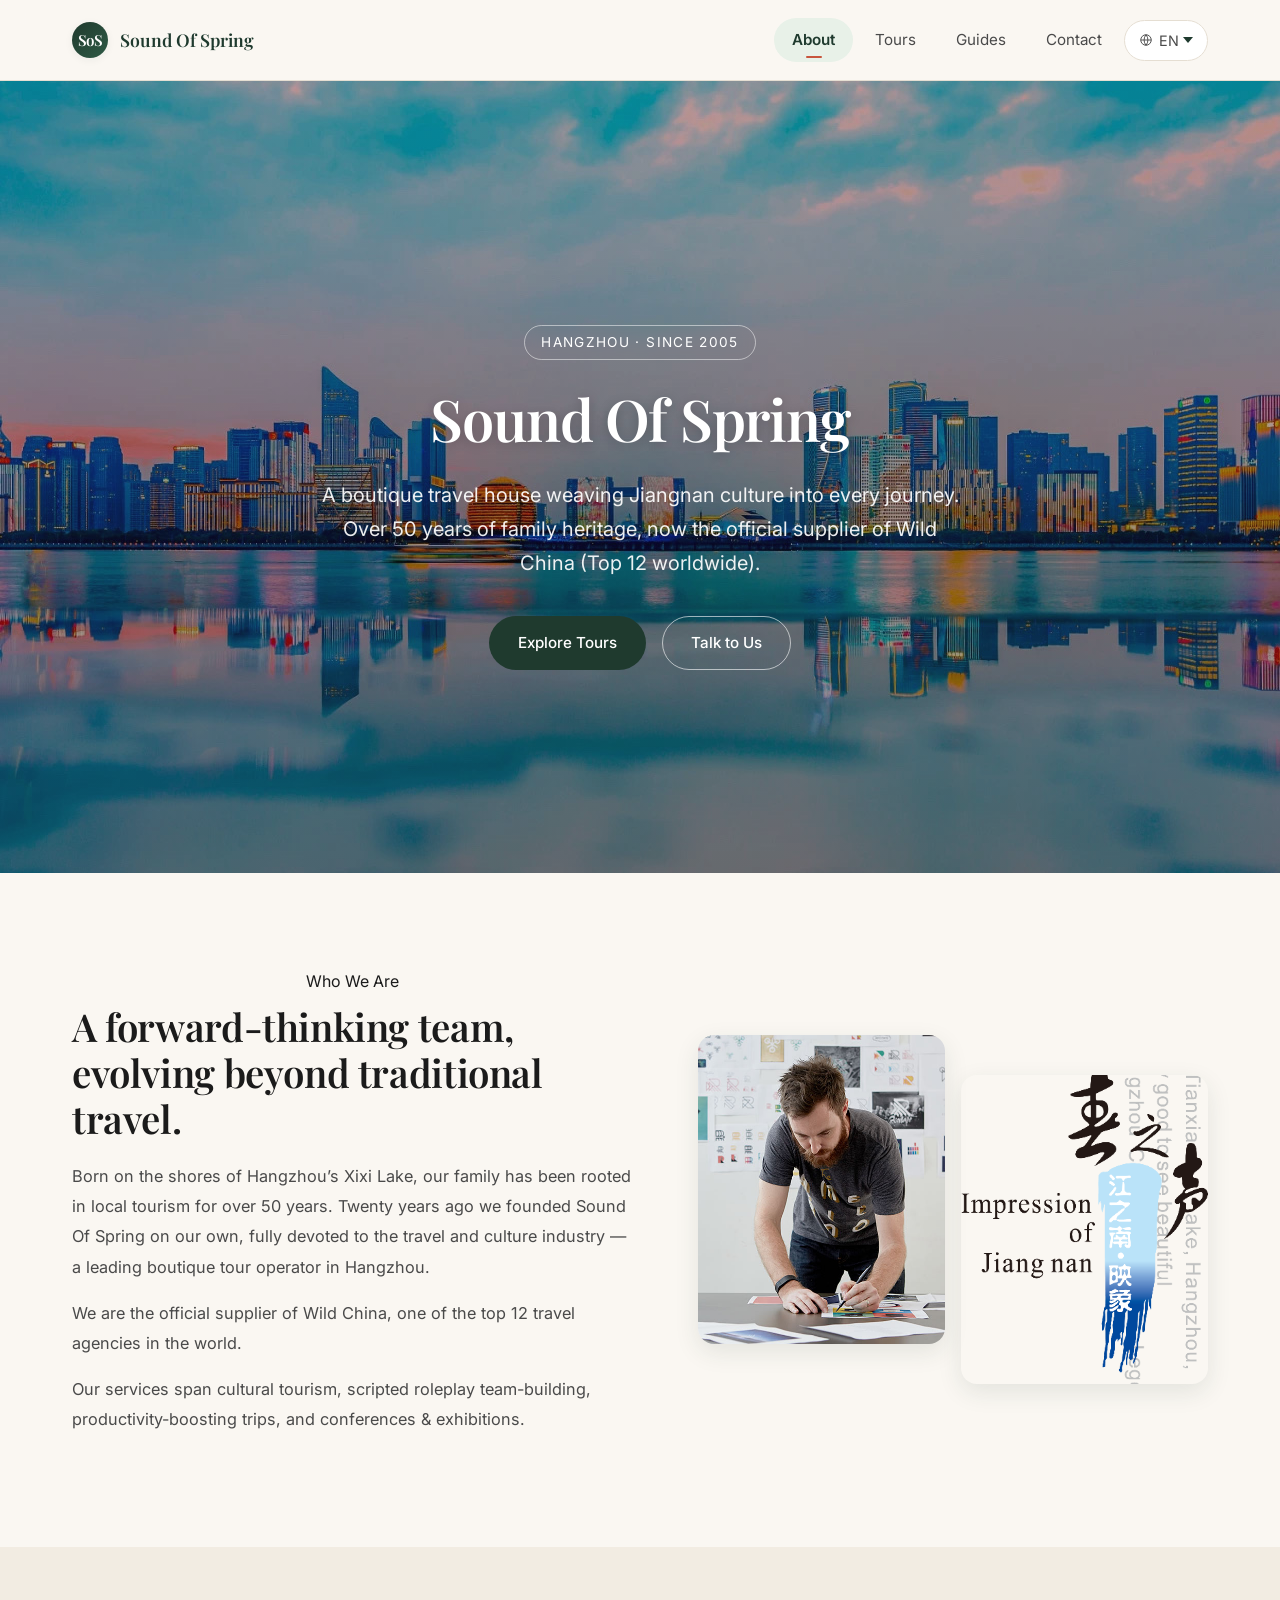
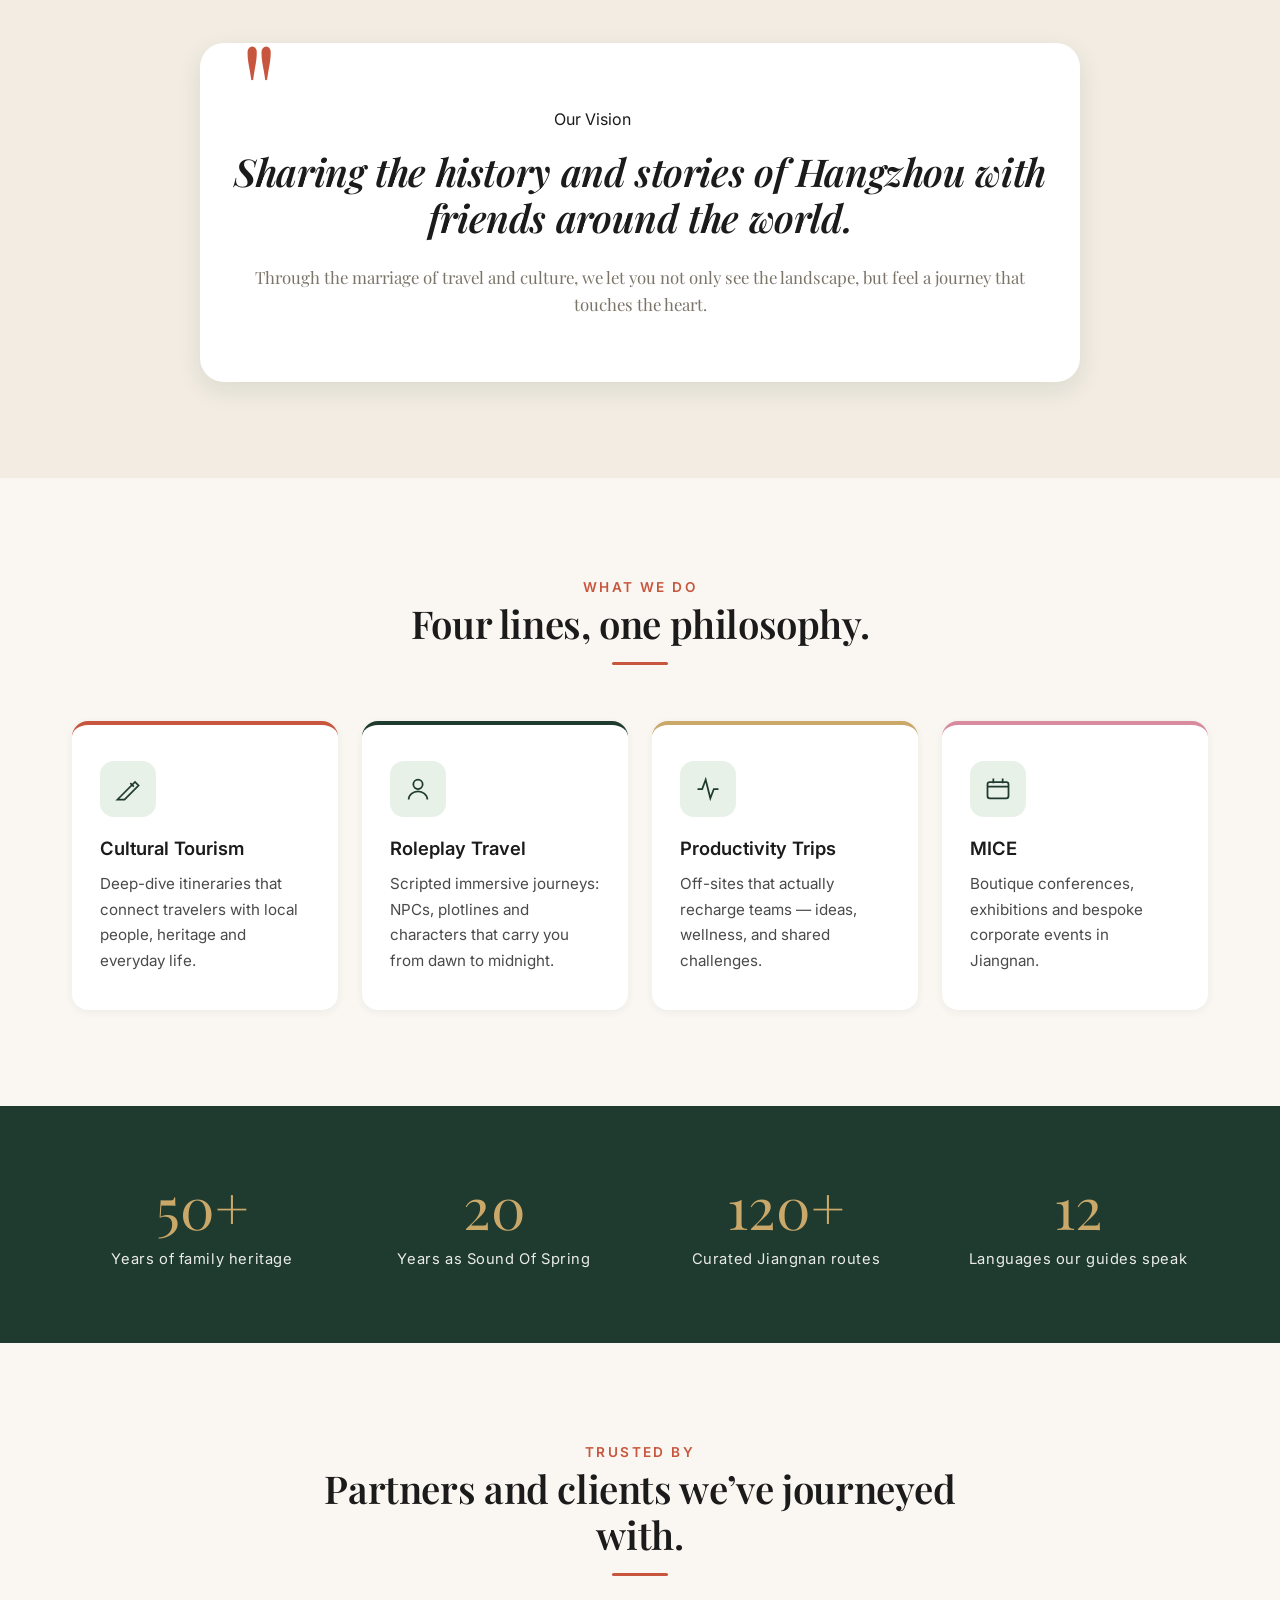
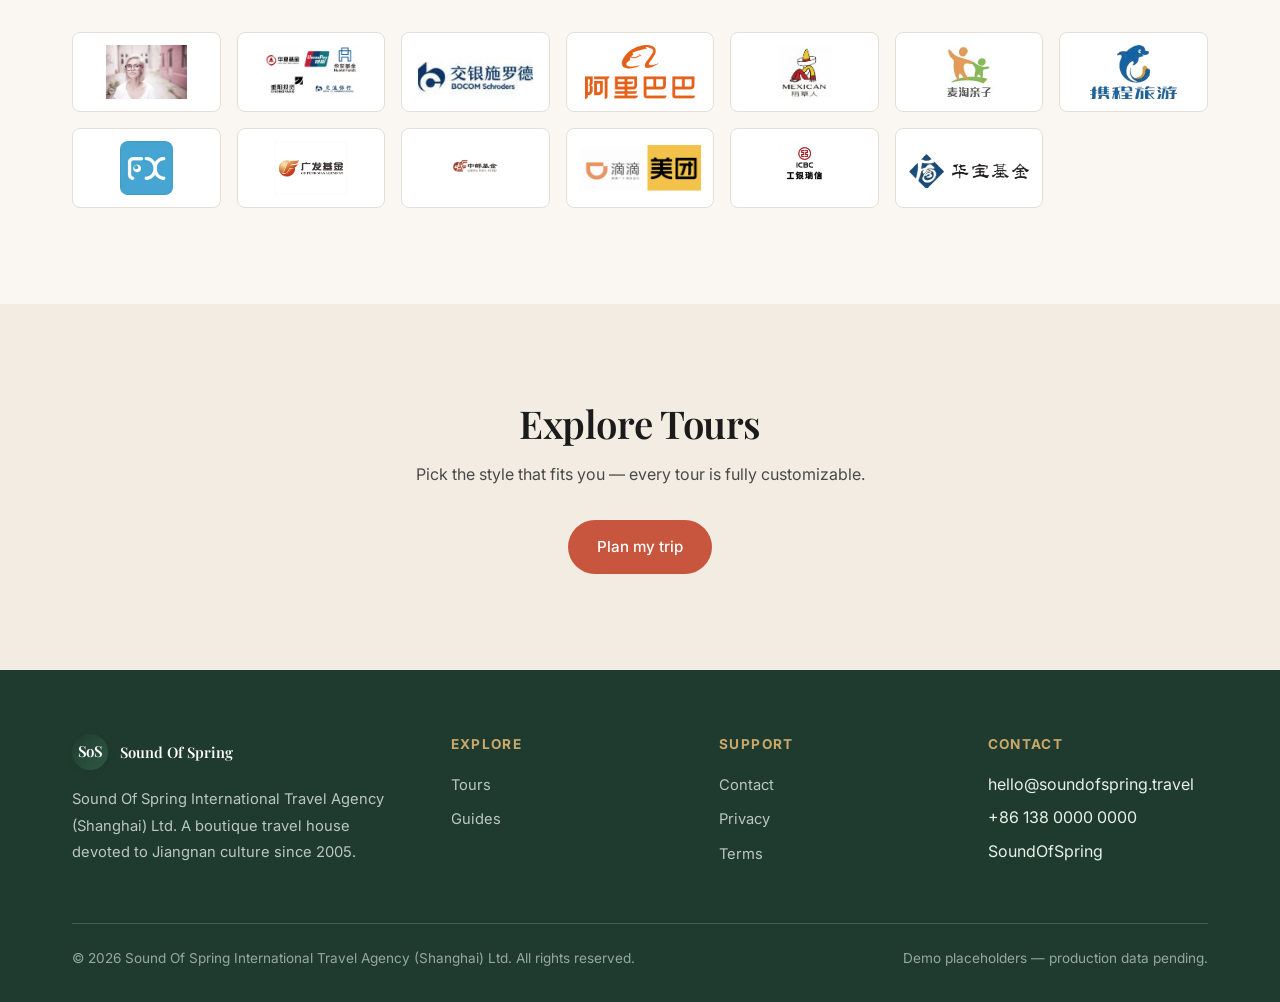
==== index.html @ e434d9cb "Initial commit: Sound Of Spring travel website demo" ====
<!doctype html>
<html lang="en">
<head>
  <meta charset="utf-8">
  <meta name="viewport" content="width=device-width,initial-scale=1">
  <title>Sound Of Spring · Jiangnan Cultural Travel</title>
  <meta name="description" content="A boutique travel house in Hangzhou weaving Jiangnan culture into every journey. Cultural tourism, roleplay travel, family trips and bespoke itineraries.">
  <meta property="og:title" content="Sound Of Spring · Jiangnan Cultural Travel">
  <meta property="og:description" content="Boutique cultural travel in Hangzhou. Wild China (Top 12 worldwide) official supplier.">
  <link rel="preconnect" href="https://fonts.googleapis.com">
  <link rel="preconnect" href="https://fonts.gstatic.com" crossorigin>
  <link rel="stylesheet" href="https://fonts.googleapis.com/css2?family=Inter:wght@400;500;600;700&family=Playfair+Display:ital,wght@0,400;0,600;0,700;1,400&display=swap">
  <link rel="stylesheet" href="assets/css/reset.css">
  <link rel="stylesheet" href="assets/css/style.css">
</head>
<body data-page="home">

<header class="site-header">
  <nav class="nav" aria-label="Primary">
    <a href="index.html" class="brand" aria-label="Sound Of Spring">
      <span class="brand-mark">SoS</span>
      <span>Sound Of Spring</span>
    </a>
    <div class="nav-tabs">
      <a href="index.html" class="nav-tab" aria-current="page" data-i18n="nav.home">Company</a>
      <a href="products.html" class="nav-tab" data-i18n="nav.products">Tours</a>
      <a href="guides.html" class="nav-tab" data-i18n="nav.guides">Guides</a>
      <a href="contact.html" class="nav-tab" data-i18n="nav.contact">Contact</a>
      <label class="lang-switch">
        <svg width="14" height="14" viewBox="0 0 24 24" fill="none" stroke="currentColor" stroke-width="1.6"><circle cx="12" cy="12" r="9"/><path d="M3 12h18M12 3a14 14 0 010 18M12 3a14 14 0 000 18"/></svg>
        <select data-lang-select aria-label="Language">
          <option value="en">EN</option>
          <option value="ru">RU</option>
          <option value="zh">ZH</option>
        </select>
      </label>
    </div>
    <button class="nav-toggle" aria-label="Open menu" aria-expanded="false">
      <svg viewBox="0 0 24 24" fill="none" stroke="currentColor" stroke-width="2"><line x1="4" y1="7" x2="20" y2="7"/><line x1="4" y1="12" x2="20" y2="12"/><line x1="4" y1="17" x2="20" y2="17"/></svg>
    </button>
  </nav>
</header>

<!-- HERO -->
<section class="hero">
  <div class="hero-bg">
    <img src="assets/images/hero-hangzhou-skyline.jpg" alt="" loading="eager" fetchpriority="high">
  </div>
  <div class="hero-inner">
    <span class="hero-eyebrow" data-i18n="hero.eyebrow">Hangzhou · Since 2005</span>
    <h1 data-i18n="hero.title">Sound Of Spring</h1>
    <p class="hero-lead" data-i18n="hero.lead">A boutique travel house weaving Jiangnan culture into every journey.</p>
    <div class="hero-actions">
      <a href="products.html" class="btn btn-primary" data-i18n="hero.cta.products">Explore Tours</a>
      <a href="contact.html" class="btn btn-ghost" data-i18n="hero.cta.contact">Talk to Us</a>
    </div>
  </div>
</section>

<!-- ABOUT -->
<section class="section">
  <div class="container about-grid">
    <div class="about-text reveal">
      <span class="section-head eyebrow" style="margin: 0 0 8px; display:block;" data-i18n="about.eyebrow">Who We Are</span>
      <h2 data-i18n="about.title">A forward-thinking team, evolving beyond traditional travel.</h2>
      <p data-i18n="about.p1">Born on the shores of Hangzhou's Xixi Lake...</p>
      <p data-i18n="about.p2">We are the official supplier of Wild China, one of the top 12 travel agencies in the world.</p>
      <p data-i18n="about.p3">Our services span cultural tourism, scripted roleplay travel, productivity-boosting trips, and conferences & exhibitions.</p>
    </div>
    <div class="about-imgs reveal">
      <img src="assets/images/about-tea-picker.jpg" alt="">
      <img src="assets/images/about-poet-on-water.png" alt="">
    </div>
  </div>
</section>

<!-- VISION -->
<section class="section vision">
  <div class="container">
    <div class="vision-card reveal">
      <div class="section-head eyebrow" data-i18n="vision.eyebrow" style="margin:0 0 16px;">Our Vision</div>
      <h2 data-i18n="vision.title">Sharing the history and stories of Hangzhou with friends around the world.</h2>
      <p class="vision-en" data-i18n="vision.subtitle">Through the marriage of travel and culture, we let you not only see the landscape, but feel a journey that touches the heart.</p>
    </div>
  </div>
</section>

<!-- SERVICES -->
<section class="section">
  <div class="container">
    <div class="section-head">
      <span class="eyebrow" data-i18n="service.eyebrow">What We Do</span>
      <h2 data-i18n="service.title">Four lines, one philosophy.</h2>
      <div class="section-divider"></div>
    </div>
    <div class="service-grid">
      <div class="service-card reveal">
        <div class="service-icon">
          <svg viewBox="0 0 24 24"><path d="M3 21l3-3 12-12 3 3-12 12-3 0z"/><path d="M14 7l3 3"/></svg>
        </div>
        <h3 data-i18n="service.s1.t">Cultural Tourism</h3>
        <p data-i18n="service.s1.d">Deep-dive itineraries connecting travelers with local people and heritage.</p>
      </div>
      <div class="service-card reveal">
        <div class="service-icon">
          <svg viewBox="0 0 24 24"><circle cx="12" cy="8" r="4"/><path d="M4 21c0-4 4-7 8-7s8 3 8 7"/></svg>
        </div>
        <h3 data-i18n="service.s2.t">Roleplay Travel</h3>
        <p data-i18n="service.s2.d">Scripted immersive journeys with NPCs, plotlines and characters from dawn to midnight.</p>
      </div>
      <div class="service-card reveal">
        <div class="service-icon">
          <svg viewBox="0 0 24 24"><path d="M3 12h4l3-8 4 16 3-8h4"/></svg>
        </div>
        <h3 data-i18n="service.s3.t">Productivity Trips</h3>
        <p data-i18n="service.s3.d">Off-sites that actually recharge teams — ideas, wellness, shared challenges.</p>
      </div>
      <div class="service-card reveal">
        <div class="service-icon">
          <svg viewBox="0 0 24 24"><rect x="3" y="6" width="18" height="14" rx="2"/><path d="M3 10h18M8 3v4M16 3v4"/></svg>
        </div>
        <h3 data-i18n="service.s4.t">MICE</h3>
        <p data-i18n="service.s4.d">Boutique conferences, exhibitions and bespoke corporate events in Jiangnan.</p>
      </div>
    </div>
  </div>
</section>

<!-- STATS -->
<section class="stats">
  <div class="container">
    <div class="stats-grid">
      <div><div class="stat-num" data-i18n="stats.n1.num">50+</div><div class="stat-label" data-i18n="stats.n1.label">Years of family heritage</div></div>
      <div><div class="stat-num" data-i18n="stats.n2.num">20</div><div class="stat-label" data-i18n="stats.n2.label">Years as Sound Of Spring</div></div>
      <div><div class="stat-num" data-i18n="stats.n3.num">120+</div><div class="stat-label" data-i18n="stats.n3.label">Curated Jiangnan routes</div></div>
      <div><div class="stat-num" data-i18n="stats.n4.num">12</div><div class="stat-label" data-i18n="stats.n4.label">Languages our guides speak</div></div>
    </div>
  </div>
</section>

<!-- CLIENTS -->
<section class="section clients">
  <div class="container">
    <div class="section-head">
      <span class="eyebrow" data-i18n="clients.eyebrow">Trusted By</span>
      <h2 data-i18n="clients.title">Partners and clients we've journeyed with.</h2>
      <div class="section-divider"></div>
    </div>
    <div class="client-wall">
      <img src="assets/images/client-1.jpeg" alt="" loading="lazy">
      <img src="assets/images/client-2.png" alt="" loading="lazy">
      <img src="assets/images/client-3.jpeg" alt="" loading="lazy">
      <img src="assets/images/client-4.png" alt="" loading="lazy">
      <img src="assets/images/client-5.jpeg" alt="" loading="lazy">
      <img src="assets/images/client-6.jpeg" alt="" loading="lazy">
      <img src="assets/images/client-7.png" alt="" loading="lazy">
      <img src="assets/images/client-8.png" alt="" loading="lazy">
      <img src="assets/images/client-9.jpeg" alt="" loading="lazy">
      <img src="assets/images/client-10.jpeg" alt="" loading="lazy">
      <img src="assets/images/client-11.png" alt="" loading="lazy">
      <img src="assets/images/client-12.jpeg" alt="" loading="lazy">
      <img src="assets/images/client-13.png" alt="" loading="lazy">
    </div>
  </div>
</section>

<!-- CTA -->
<section class="section" style="background: var(--bg-soft);">
  <div class="container text-center">
    <h2 data-i18n="hero.cta.products" style="margin-bottom: 16px;">Explore Tours</h2>
    <p data-i18n="products.subtitle" style="max-width: 600px; margin: 0 auto 32px;">Pick the style that fits you — every tour is fully customizable.</p>
    <a href="products.html" class="btn btn-accent" data-i18n="pc.custom.cta">Plan my trip</a>
  </div>
</section>

<!-- FOOTER -->
<footer class="site-footer">
  <div class="container">
    <div class="footer-grid">
      <div>
        <a href="index.html" class="brand" style="color: #fff;">
          <span class="brand-mark">SoS</span>
          <span data-i18n="hero.title">Sound Of Spring</span>
        </a>
        <p style="margin-top: 16px;" data-i18n="footer.about">Sound Of Spring International Travel Agency (Shanghai) Ltd.</p>
      </div>
      <div>
        <h4 data-i18n="footer.explore">Explore</h4>
        <ul>
          <li><a href="products.html" data-i18n="nav.products">Tours</a></li>
          <li><a href="guides.html" data-i18n="nav.guides">Guides</a></li>
        </ul>
      </div>
      <div>
        <h4 data-i18n="footer.support">Support</h4>
        <ul>
          <li><a href="contact.html" data-i18n="nav.contact">Contact</a></li>
          <li><a href="#" data-i18n="footer.privacy">Privacy</a></li>
          <li><a href="#" data-i18n="footer.terms">Terms</a></li>
        </ul>
      </div>
      <div>
        <h4 data-i18n="footer.contact">Contact</h4>
        <ul>
          <li><span data-i18n="contact.email">hello@soundofspring.travel</span></li>
          <li><span data-i18n="contact.mobile">+86 138 0000 0000</span></li>
          <li><span data-i18n="contact.wechat">WeChat: SoundOfSpring</span></li>
        </ul>
      </div>
    </div>
    <div class="footer-bottom">
      <span data-i18n="footer.copy">© 2026 Sound Of Spring International Travel Agency</span>
      <span data-i18n="footer.demo">Demo placeholders — production data pending.</span>
    </div>
  </div>
</footer>

<script src="assets/js/i18n.js"></script>
<script src="assets/js/main.js"></script>
</body>
</html>
---- assets/css/style.css ----
/* ============================================================
   Sound Of Spring · Design Tokens & Global Styles
   明亮色调：暖米白底 / 嫩绿主 / 朱砂红点缀 / 墨黑文字
   ============================================================ */

:root {
  /* Palette */
  --bg: #FAF7F2;            /* 暖米白主背景 */
  --bg-soft: #F2ECE2;       /* 卡片柔色背景 */
  --bg-tint: #E8F1E8;       /* 嫩绿淡彩 */
  --surface: #FFFFFF;
  --ink: #1B1B1B;
  --ink-soft: #4A4A4A;
  --ink-muted: #7A7468;
  --line: #E5DED2;
  --primary: #1F3A2E;       /* 江南春绿 */
  --primary-soft: #2F5A45;
  --accent: #C8553D;        /* 朱砂红 */
  --accent-soft: #E8B4A4;
  --gold: #C9A86A;
  --warn: #B8541A;

  /* Product accents (for listing & detail) */
  --c-custom: #1F3A2E;
  --c-traditional: #C9A86A;
  --c-family: #D88B9E;
  --c-culture: #C8553D;

  /* Typography */
  --font-sans: 'Inter', 'PingFang SC', 'Hiragino Sans GB', 'Microsoft YaHei', sans-serif;
  --font-serif: 'Playfair Display', 'Noto Serif SC', 'Songti SC', 'SimSun', serif;
  --font-cn: 'Noto Serif SC', 'Songti SC', 'STSong', serif;

  /* Spacing */
  --container: 1200px;
  --gap: 24px;
  --gap-sm: 16px;
  --gap-xs: 8px;
  --radius-card: 16px;
  --radius-btn: 999px;
  --radius-sm: 8px;

  /* Shadow */
  --shadow-sm: 0 2px 8px rgba(31, 58, 46, 0.06);
  --shadow-md: 0 8px 24px rgba(31, 58, 46, 0.10);
  --shadow-lg: 0 20px 48px rgba(31, 58, 46, 0.14);

  /* Motion */
  --ease: cubic-bezier(.22, .61, .36, 1);
}

html { scroll-behavior: smooth; }
body {
  font-family: var(--font-sans);
  color: var(--ink);
  background: var(--bg);
  line-height: 1.6;
  font-size: 16px;
}

/* Headings — 用衬线字体营造江南雅致 */
h1, h2, h3 { font-family: var(--font-serif); font-weight: 600; line-height: 1.2; color: var(--ink); }
:lang(zh) h1, :lang(zh) h2, :lang(zh) h3 { font-family: var(--font-cn); }
h1 { font-size: clamp(2.4rem, 4.5vw, 4rem); letter-spacing: -0.02em; }
h2 { font-size: clamp(1.8rem, 3vw, 2.6rem); letter-spacing: -0.01em; }
h3 { font-size: clamp(1.3rem, 2vw, 1.6rem); }
p  { color: var(--ink-soft); }

.container { width: 100%; max-width: var(--container); margin: 0 auto; padding: 0 32px; }
@media (max-width: 768px) { .container { padding: 0 20px; } }

/* ===== Header / Nav ===== */
.site-header {
  position: sticky; top: 0; z-index: 50;
  background: rgba(250, 247, 242, 0.92);
  backdrop-filter: blur(12px); -webkit-backdrop-filter: blur(12px);
  border-bottom: 1px solid var(--line);
}
.nav { display: flex; align-items: center; justify-content: space-between; padding: 18px 32px; max-width: var(--container); margin: 0 auto; }
.brand { display: flex; align-items: center; gap: 12px; font-family: var(--font-serif); font-size: 1.1rem; color: var(--primary); font-weight: 600; }
.brand-mark {
  width: 36px; height: 36px; border-radius: 50%;
  background: linear-gradient(135deg, var(--primary), var(--primary-soft));
  color: #fff; display: grid; place-items: center;
  font-family: var(--font-serif); font-size: 0.95rem; letter-spacing: -0.04em;
  box-shadow: var(--shadow-sm);
}
.nav-tabs { display: flex; gap: 4px; align-items: center; }
.nav-tab {
  position: relative; padding: 10px 18px; border-radius: var(--radius-btn);
  color: var(--ink-soft); font-size: 0.95rem;
  transition: all 0.2s var(--ease);
}
.nav-tab:hover { color: var(--primary); background: var(--bg-tint); }
.nav-tab[aria-current="page"] { color: var(--primary); background: var(--bg-tint); font-weight: 600; }
.nav-tab[aria-current="page"]::after {
  content: ''; position: absolute; left: 50%; bottom: 4px; transform: translateX(-50%);
  width: 16px; height: 2px; background: var(--accent); border-radius: 2px;
}
.nav-actions { display: flex; gap: 8px; align-items: center; }

/* Lang switch (in nav + floating) */
.lang-switch {
  position: relative; display: inline-flex; align-items: center; gap: 6px;
  padding: 8px 14px; border-radius: var(--radius-btn);
  background: var(--surface); border: 1px solid var(--line); color: var(--ink-soft);
  font-size: 0.9rem; cursor: pointer; transition: all 0.2s var(--ease);
}
.lang-switch:hover { border-color: var(--primary); color: var(--primary); }
.lang-switch select {
  appearance: none; -webkit-appearance: none;
  background: transparent; border: 0; padding-right: 14px;
  background-image: url("data:image/svg+xml;utf8,<svg xmlns='http://www.w3.org/2000/svg' width='10' height='6' viewBox='0 0 10 6'><path fill='%231F3A2E' d='M0 0l5 6 5-6z'/></svg>");
  background-repeat: no-repeat; background-position: right 0 center;
  cursor: pointer;
}

/* Mobile nav toggle */
.nav-toggle { display: none; }
@media (max-width: 900px) {
  .nav { padding: 14px 20px; }
  .nav-tabs { display: none; position: absolute; top: 100%; left: 0; right: 0; flex-direction: column; padding: 12px 20px; gap: 4px; background: var(--bg); border-bottom: 1px solid var(--line); }
  .nav-tabs.open { display: flex; }
  .nav-toggle { display: inline-flex; padding: 10px; border-radius: var(--radius-sm); }
  .nav-toggle svg { width: 22px; height: 22px; stroke: var(--ink); }
}

/* ===== Buttons ===== */
.btn {
  display: inline-flex; align-items: center; gap: 8px;
  padding: 14px 28px; border-radius: var(--radius-btn);
  font-size: 0.95rem; font-weight: 500;
  transition: all 0.2s var(--ease);
  border: 1px solid transparent;
}
.btn-primary { background: var(--primary); color: #fff; }
.btn-primary:hover { background: var(--primary-soft); transform: translateY(-1px); box-shadow: var(--shadow-md); }
.btn-accent { background: var(--accent); color: #fff; }
.btn-accent:hover { background: #B0462F; transform: translateY(-1px); box-shadow: var(--shadow-md); }
.btn-ghost { background: transparent; color: var(--primary); border-color: var(--primary); }
.btn-ghost:hover { background: var(--primary); color: #fff; }
.btn-sm { padding: 10px 18px; font-size: 0.88rem; }

/* ===== Hero ===== */
.hero {
  position: relative; min-height: 88vh; display: grid; place-items: center;
  overflow: hidden; isolation: isolate;
  background: var(--bg);
}
.hero-bg { position: absolute; inset: 0; z-index: -1; }
.hero-bg img { width: 100%; height: 100%; object-fit: cover; }
.hero-bg::after {
  content: ''; position: absolute; inset: 0;
  background: linear-gradient(180deg, rgba(20,20,20,.25) 0%, rgba(20,20,20,.45) 100%);
}
.hero-inner { position: relative; z-index: 1; text-align: center; color: #fff; padding: 120px 24px 80px; max-width: 900px; }
.hero-eyebrow { display: inline-block; padding: 6px 16px; border: 1px solid rgba(255,255,255,.5); border-radius: var(--radius-btn); font-size: 0.85rem; letter-spacing: 0.1em; text-transform: uppercase; backdrop-filter: blur(6px); margin-bottom: 24px; }
.hero h1 { color: #fff; margin-bottom: 24px; text-shadow: 0 2px 12px rgba(0,0,0,.2); }
.hero-lead { font-size: clamp(1.05rem, 1.6vw, 1.25rem); color: rgba(255,255,255,.92); max-width: 640px; margin: 0 auto 36px; line-height: 1.7; }
.hero-actions { display: flex; gap: 16px; justify-content: center; flex-wrap: wrap; }
.hero-actions .btn-ghost { color: #fff; border-color: rgba(255,255,255,.6); }
.hero-actions .btn-ghost:hover { background: #fff; color: var(--primary); border-color: #fff; }

/* ===== Section ===== */
.section { padding: 96px 0; }
.section-sm { padding: 64px 0; }
.section-head { text-align: center; max-width: 720px; margin: 0 auto 56px; }
.section-head .eyebrow { color: var(--accent); font-size: 0.85rem; letter-spacing: 0.18em; text-transform: uppercase; margin-bottom: 12px; font-weight: 600; }
.section-head h2 { margin-bottom: 16px; }
.section-head p { font-size: 1.05rem; color: var(--ink-muted); }
.section-divider { width: 56px; height: 3px; background: var(--accent); border-radius: 2px; margin: 16px auto 0; }

/* ===== About split ===== */
.about-grid { display: grid; grid-template-columns: 1.1fr 1fr; gap: 64px; align-items: center; }
.about-text h2 { margin-bottom: 20px; }
.about-text p { margin-bottom: 16px; font-size: 1.02rem; line-height: 1.85; }
.about-text .accent-text { color: var(--primary); font-weight: 500; }
.about-imgs { display: grid; grid-template-columns: 1fr 1fr; gap: 16px; }
.about-imgs img { width: 100%; aspect-ratio: 4/5; object-fit: cover; border-radius: var(--radius-card); box-shadow: var(--shadow-md); }
.about-imgs img:nth-child(2) { margin-top: 40px; }
@media (max-width: 900px) { .about-grid { grid-template-columns: 1fr; gap: 40px; } }

/* ===== Vision ===== */
.vision { background: var(--bg-soft); }
.vision-card { max-width: 880px; margin: 0 auto; text-align: center; padding: 64px 32px; background: var(--surface); border-radius: 24px; box-shadow: var(--shadow-md); position: relative; }
.vision-card::before { content: '"'; position: absolute; top: -20px; left: 40px; font-family: var(--font-serif); font-size: 8rem; color: var(--accent); line-height: 1; }
.vision-card h2 { font-style: italic; margin-bottom: 24px; }
.vision-card .vision-en { font-family: var(--font-serif); color: var(--ink-muted); font-size: 1.05rem; margin-top: 12px; }

/* ===== Service grid ===== */
.service-grid { display: grid; grid-template-columns: repeat(4, 1fr); gap: 24px; }
.service-card {
  background: var(--surface); border-radius: var(--radius-card);
  padding: 36px 28px; box-shadow: var(--shadow-sm);
  transition: all 0.3s var(--ease);
  border-top: 4px solid var(--accent);
}
.service-card:nth-child(2) { border-top-color: var(--primary); }
.service-card:nth-child(3) { border-top-color: var(--gold); }
.service-card:nth-child(4) { border-top-color: var(--c-family); }
.service-card:hover { transform: translateY(-6px); box-shadow: var(--shadow-lg); }
.service-icon {
  width: 56px; height: 56px; border-radius: 14px;
  background: var(--bg-tint); color: var(--primary);
  display: grid; place-items: center; margin-bottom: 20px;
}
.service-icon svg { width: 28px; height: 28px; stroke: currentColor; stroke-width: 1.5; fill: none; }
.service-card h3 { font-family: var(--font-sans); font-size: 1.15rem; margin-bottom: 12px; color: var(--ink); }
.service-card p { font-size: 0.95rem; line-height: 1.7; }
@media (max-width: 900px) { .service-grid { grid-template-columns: repeat(2, 1fr); } }
@media (max-width: 560px) { .service-grid { grid-template-columns: 1fr; } }

/* ===== Stats ===== */
.stats { background: var(--primary); color: #fff; padding: 72px 0; }
.stats-grid { display: grid; grid-template-columns: repeat(4, 1fr); gap: 32px; text-align: center; }
.stat-num { font-family: var(--font-serif); font-size: clamp(2.4rem, 5vw, 3.6rem); color: var(--gold); line-height: 1; margin-bottom: 12px; }
.stat-label { font-size: 0.92rem; opacity: .9; letter-spacing: 0.04em; }
@media (max-width: 700px) { .stats-grid { grid-template-columns: repeat(2, 1fr); gap: 28px; } }

/* ===== Clients ===== */
.clients { background: var(--bg); }
.client-wall { display: grid; grid-template-columns: repeat(auto-fit, minmax(140px, 1fr)); gap: 16px; align-items: center; }
.client-wall img { width: 100%; height: 80px; object-fit: contain; padding: 12px; background: var(--surface); border-radius: var(--radius-sm); border: 1px solid var(--line); filter: grayscale(20%); transition: all 0.2s var(--ease); }
.client-wall img:hover { filter: grayscale(0); transform: translateY(-2px); box-shadow: var(--shadow-sm); }

/* ===== Products listing ===== */
.product-filter { display: flex; gap: 8px; flex-wrap: wrap; justify-content: center; margin-bottom: 48px; }
.filter-chip { padding: 10px 22px; border-radius: var(--radius-btn); background: var(--surface); border: 1px solid var(--line); color: var(--ink-soft); font-size: 0.9rem; cursor: pointer; transition: all 0.2s var(--ease); }
.filter-chip:hover { border-color: var(--primary); color: var(--primary); }
.filter-chip[aria-pressed="true"] { background: var(--primary); color: #fff; border-color: var(--primary); }

.product-grid { display: grid; grid-template-columns: repeat(2, 1fr); gap: 32px; }
.product-card {
  background: var(--surface); border-radius: var(--radius-card);
  overflow: hidden; box-shadow: var(--shadow-sm);
  transition: all 0.3s var(--ease); position: relative;
  display: flex; flex-direction: column;
  text-decoration: none; color: inherit;
  border-top: 6px solid var(--c-custom);
}
.product-card[data-key="traditional"] { border-top-color: var(--c-traditional); }
.product-card[data-key="family"]     { border-top-color: var(--c-family); }
.product-card[data-key="culture"]    { border-top-color: var(--c-culture); }
.product-card:hover { transform: translateY(-6px); box-shadow: var(--shadow-lg); }
.product-card-img { aspect-ratio: 16/10; overflow: hidden; }
.product-card-img img { width: 100%; height: 100%; object-fit: cover; transition: transform 0.4s var(--ease); }
.product-card:hover .product-card-img img { transform: scale(1.05); }
.product-card-body { padding: 28px 28px 32px; flex: 1; display: flex; flex-direction: column; }
.product-card-tag { display: inline-block; padding: 4px 12px; background: var(--bg-tint); color: var(--primary); font-size: 0.78rem; border-radius: var(--radius-btn); margin-bottom: 12px; letter-spacing: 0.06em; }
.product-card[data-key="traditional"] .product-card-tag { background: #FAF1DD; color: #8B6A2C; }
.product-card[data-key="family"] .product-card-tag { background: #FAE4EA; color: #A24C66; }
.product-card[data-key="culture"] .product-card-tag { background: #F7E0DA; color: #98422F; }
.product-card h3 { font-family: var(--font-serif); font-size: 1.5rem; margin-bottom: 12px; }
.product-card .desc { color: var(--ink-muted); margin-bottom: 20px; flex: 1; }
.product-card .highlights { display: flex; flex-wrap: wrap; gap: 6px; margin-bottom: 24px; }
.product-card .highlights span { font-size: 0.78rem; padding: 4px 10px; background: var(--bg-soft); color: var(--ink-soft); border-radius: var(--radius-sm); }
.product-card .card-cta { display: inline-flex; align-items: center; gap: 8px; color: var(--primary); font-weight: 600; font-size: 0.95rem; }
.product-card:hover .card-cta { color: var(--accent); }
.product-card .card-cta svg { width: 16px; height: 16px; transition: transform 0.2s var(--ease); }
.product-card:hover .card-cta svg { transform: translateX(4px); }
@media (max-width: 900px) { .product-grid { grid-template-columns: 1fr; } }

/* ===== Product detail ===== */
.product-hero { position: relative; min-height: 480px; display: grid; place-items: end start; padding: 80px 0 64px; color: #fff; isolation: isolate; }
.product-hero-bg { position: absolute; inset: 0; z-index: -1; }
.product-hero-bg img { width: 100%; height: 100%; object-fit: cover; }
.product-hero-bg::after { content: ''; position: absolute; inset: 0; background: linear-gradient(180deg, rgba(0,0,0,.1) 0%, rgba(0,0,0,.6) 100%); }
.product-hero .container { position: relative; z-index: 1; }
.product-hero .tag { display: inline-block; padding: 6px 14px; background: rgba(255,255,255,.18); border: 1px solid rgba(255,255,255,.4); border-radius: var(--radius-btn); font-size: 0.82rem; backdrop-filter: blur(8px); margin-bottom: 16px; letter-spacing: 0.08em; }
.product-hero h1 { color: #fff; max-width: 800px; margin-bottom: 16px; }
.product-hero p { color: rgba(255,255,255,.92); font-size: 1.1rem; max-width: 700px; }
.product-hero-actions { display: flex; gap: 12px; margin-top: 28px; }

.product-section { padding: 80px 0; }
.product-section.alt { background: var(--bg-soft); }
.product-section .container > .layout-2 { display: grid; grid-template-columns: 1.2fr 1fr; gap: 56px; align-items: start; }
@media (max-width: 900px) { .product-section .container > .layout-2 { grid-template-columns: 1fr; gap: 32px; } }

.itinerary-list { display: grid; gap: 16px; margin-top: 24px; }
.itinerary-item { display: grid; grid-template-columns: 60px 1fr; gap: 20px; padding: 20px; background: var(--surface); border-radius: var(--radius-card); border-left: 4px solid var(--accent); }
.itinerary-item .day { font-family: var(--font-serif); font-size: 1.6rem; color: var(--accent); line-height: 1; }
.itinerary-item h4 { font-family: var(--font-sans); font-size: 1.1rem; margin-bottom: 8px; color: var(--ink); }
.itinerary-item p { font-size: 0.95rem; color: var(--ink-muted); }

.gallery-grid { display: grid; grid-template-columns: repeat(3, 1fr); gap: 16px; margin-top: 24px; }
.gallery-grid img { width: 100%; aspect-ratio: 1; object-fit: cover; border-radius: var(--radius-card); }
@media (max-width: 700px) { .gallery-grid { grid-template-columns: repeat(2, 1fr); } }

/* ===== Form ===== */
.lead-form { background: var(--surface); padding: 36px; border-radius: var(--radius-card); box-shadow: var(--shadow-md); border-top: 4px solid var(--accent); }
.lead-form h3 { font-family: var(--font-serif); margin-bottom: 8px; }
.lead-form .form-lead { color: var(--ink-muted); margin-bottom: 24px; font-size: 0.95rem; }
.field { display: flex; flex-direction: column; gap: 6px; margin-bottom: 16px; }
.field-row { display: grid; grid-template-columns: 1fr 1fr; gap: 12px; }
@media (max-width: 560px) { .field-row { grid-template-columns: 1fr; } }
.field label { font-size: 0.85rem; color: var(--ink-soft); font-weight: 500; }
.field label .req { color: var(--accent); }
.field input, .field select, .field textarea {
  padding: 12px 14px; border: 1px solid var(--line); border-radius: var(--radius-sm);
  background: var(--bg); transition: all 0.2s var(--ease); font-size: 0.95rem;
}
.field input:focus, .field select:focus, .field textarea:focus { border-color: var(--primary); background: #fff; box-shadow: 0 0 0 3px rgba(31,58,46,.12); }
.field textarea { resize: vertical; min-height: 80px; }
.field .error-msg { font-size: 0.8rem; color: var(--warn); min-height: 1em; }
.field.invalid input, .field.invalid select { border-color: var(--warn); }
.options { display: flex; flex-wrap: wrap; gap: 8px; }
.options label { display: inline-flex; align-items: center; gap: 6px; padding: 8px 14px; border: 1px solid var(--line); border-radius: var(--radius-btn); cursor: pointer; font-size: 0.88rem; background: var(--bg); transition: all 0.15s var(--ease); }
.options label:hover { border-color: var(--primary); }
.options input[type="checkbox"], .options input[type="radio"] { width: 16px; height: 16px; accent-color: var(--primary); }
.options input:checked + span, .options label:has(input:checked) { background: var(--bg-tint); border-color: var(--primary); color: var(--primary); font-weight: 500; }
.form-actions { display: flex; gap: 12px; align-items: center; margin-top: 8px; }
.toast {
  position: fixed; bottom: 24px; left: 50%; transform: translateX(-50%) translateY(100px);
  background: var(--primary); color: #fff; padding: 16px 24px; border-radius: var(--radius-btn);
  box-shadow: var(--shadow-lg); opacity: 0; transition: all 0.3s var(--ease); z-index: 100;
}
.toast.show { opacity: 1; transform: translateX(-50%) translateY(0); }

/* ===== Guides ===== */
.guide-grid { display: grid; grid-template-columns: repeat(3, 1fr); gap: 28px; }
.guide-card { background: var(--surface); border-radius: var(--radius-card); overflow: hidden; box-shadow: var(--shadow-sm); transition: all 0.3s var(--ease); }
.guide-card:hover { transform: translateY(-4px); box-shadow: var(--shadow-md); }
.guide-card-img { aspect-ratio: 16/10; overflow: hidden; }
.guide-card-img img { width: 100%; height: 100%; object-fit: cover; }
.guide-card-body { padding: 24px; }
.guide-card h3 { font-family: var(--font-serif); font-size: 1.2rem; margin-bottom: 10px; }
.guide-card .meta { display: flex; gap: 12px; font-size: 0.82rem; color: var(--ink-muted); margin-bottom: 12px; }
.guide-card p { font-size: 0.92rem; color: var(--ink-soft); line-height: 1.7; }
@media (max-width: 900px) { .guide-grid { grid-template-columns: repeat(2, 1fr); } }
@media (max-width: 560px) { .guide-grid { grid-template-columns: 1fr; } }

/* ===== Contact ===== */
.contact-grid { display: grid; grid-template-columns: 1fr 1.2fr; gap: 56px; align-items: start; }
@media (max-width: 900px) { .contact-grid { grid-template-columns: 1fr; gap: 40px; } }
.contact-info h2 { margin-bottom: 24px; }
.contact-info p { margin-bottom: 28px; }
.contact-channels { display: grid; gap: 16px; margin-top: 24px; }
.contact-channel { display: flex; gap: 16px; padding: 20px; background: var(--surface); border-radius: var(--radius-card); box-shadow: var(--shadow-sm); }
.contact-channel-icon { width: 44px; height: 44px; border-radius: 12px; background: var(--bg-tint); color: var(--primary); display: grid; place-items: center; flex-shrink: 0; }
.contact-channel-icon svg { width: 22px; height: 22px; stroke: currentColor; stroke-width: 1.5; fill: none; }
.contact-channel h4 { font-family: var(--font-sans); font-size: 0.85rem; color: var(--ink-muted); margin-bottom: 4px; letter-spacing: 0.06em; text-transform: uppercase; }
.contact-channel p { color: var(--ink); font-size: 1rem; margin: 0; word-break: break-word; }

.contact-image { border-radius: var(--radius-card); overflow: hidden; box-shadow: var(--shadow-md); margin-top: 40px; }
.contact-image img { width: 100%; height: 360px; object-fit: cover; }

/* ===== Footer ===== */
.site-footer { background: var(--primary); color: #E8F1E8; padding: 64px 0 32px; }
.footer-grid { display: grid; grid-template-columns: 1.5fr 1fr 1fr 1fr; gap: 48px; }
@media (max-width: 800px) { .footer-grid { grid-template-columns: 1fr 1fr; gap: 32px; } }
@media (max-width: 480px) { .footer-grid { grid-template-columns: 1fr; } }
.site-footer h4 { font-family: var(--font-sans); font-size: 0.85rem; letter-spacing: 0.1em; text-transform: uppercase; color: var(--gold); margin-bottom: 16px; }
.site-footer p, .site-footer a { color: rgba(232,241,232,.78); font-size: 0.92rem; line-height: 1.8; }
.site-footer a:hover { color: #fff; }
.site-footer ul li { margin-bottom: 8px; }
.footer-bottom { border-top: 1px solid rgba(232,241,232,.18); margin-top: 48px; padding-top: 24px; display: flex; justify-content: space-between; flex-wrap: wrap; gap: 12px; font-size: 0.85rem; color: rgba(232,241,232,.6); }

/* ===== Utilities ===== */
.text-center { text-align: center; }
.mt-2 { margin-top: 16px; } .mt-4 { margin-top: 32px; }
.mb-2 { margin-bottom: 16px; } .mb-4 { margin-bottom: 32px; }
.fade-in { animation: fadeUp 0.6s var(--ease); }
@keyframes fadeUp { from { opacity: 0; transform: translateY(12px); } to { opacity: 1; transform: translateY(0); } }
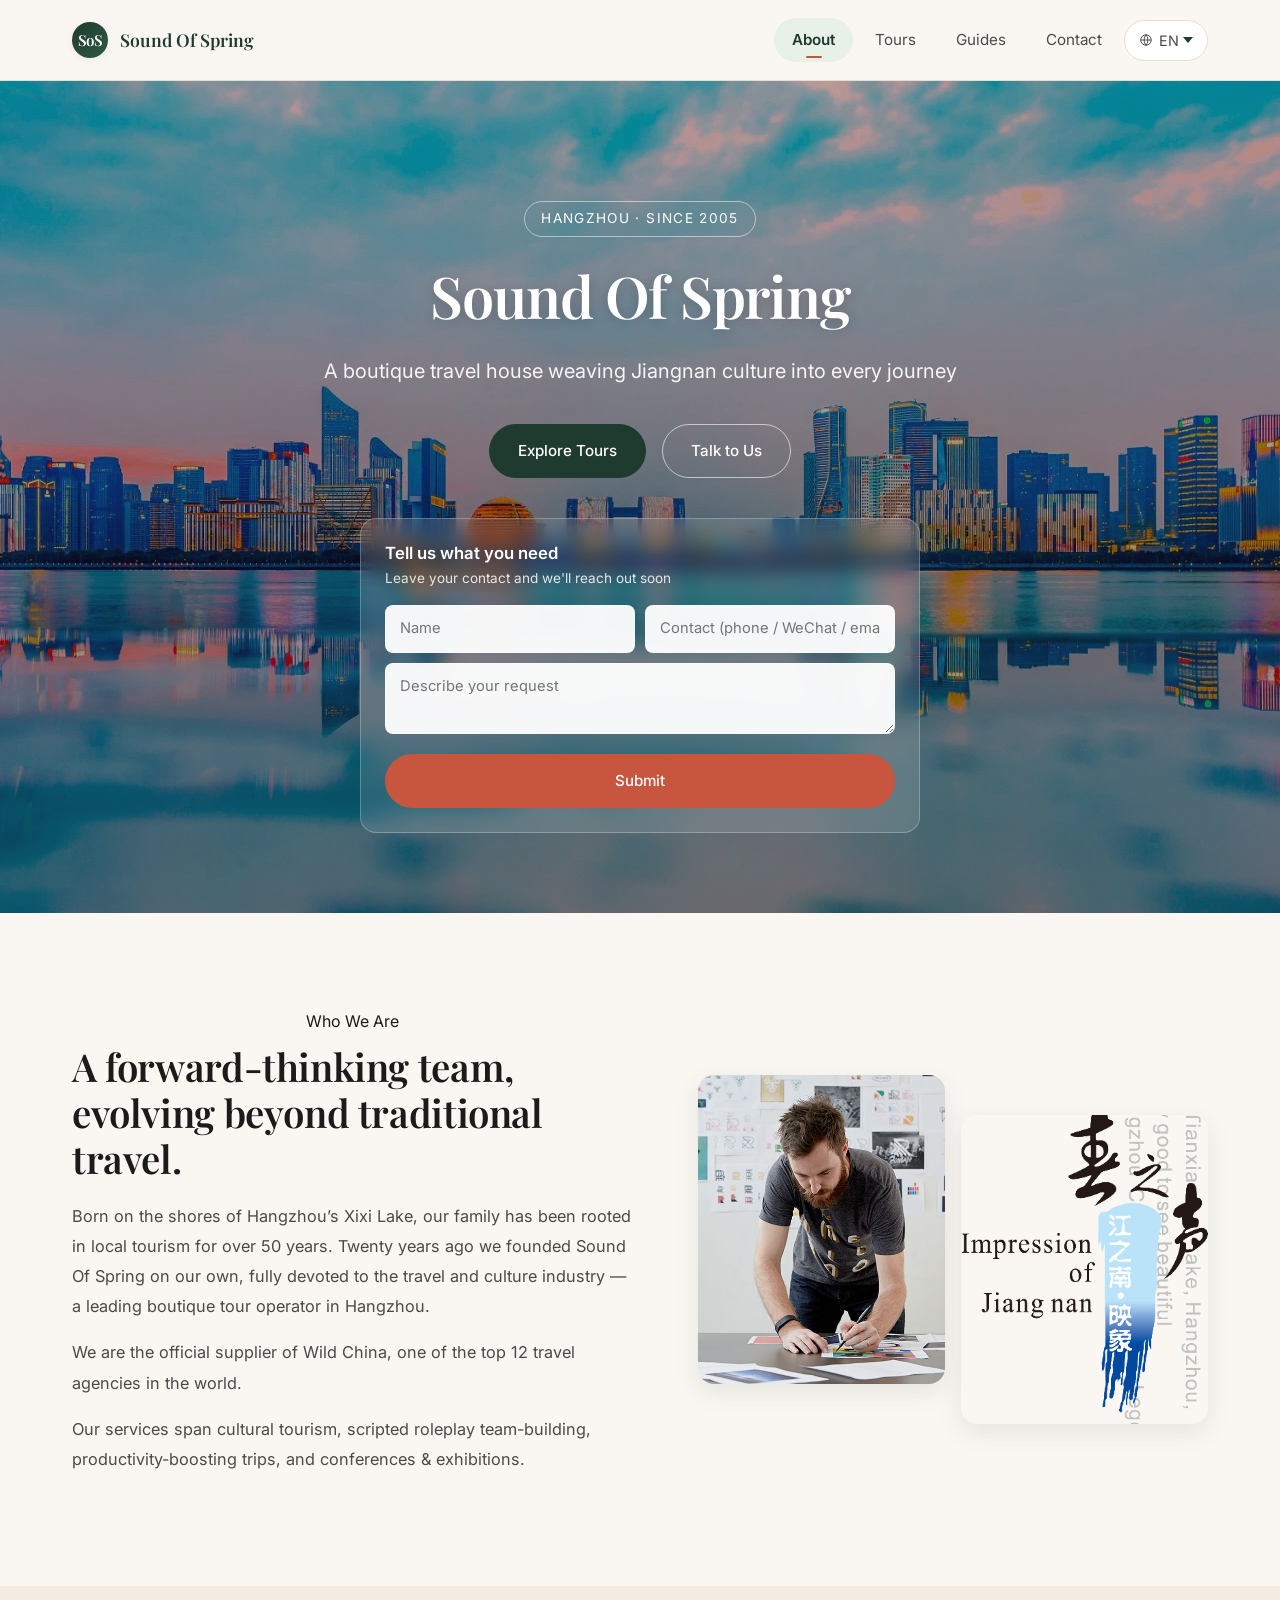
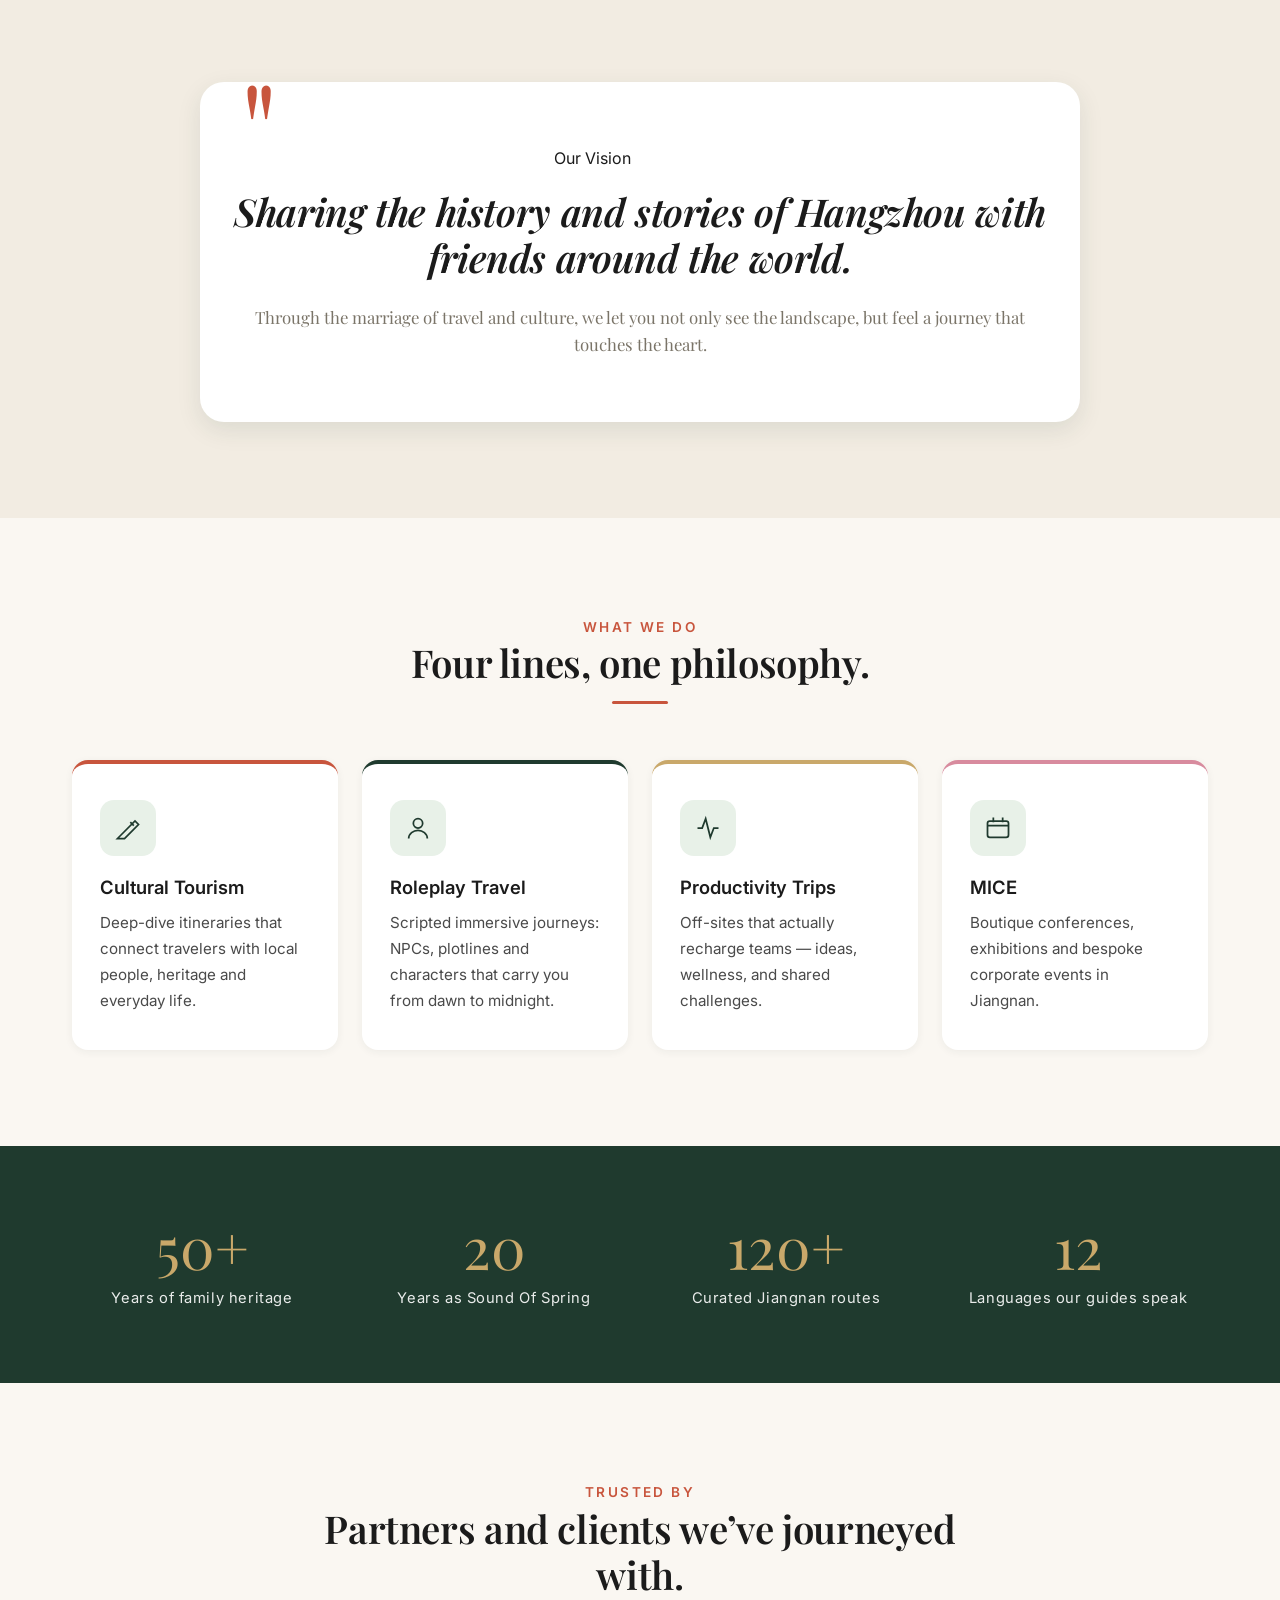
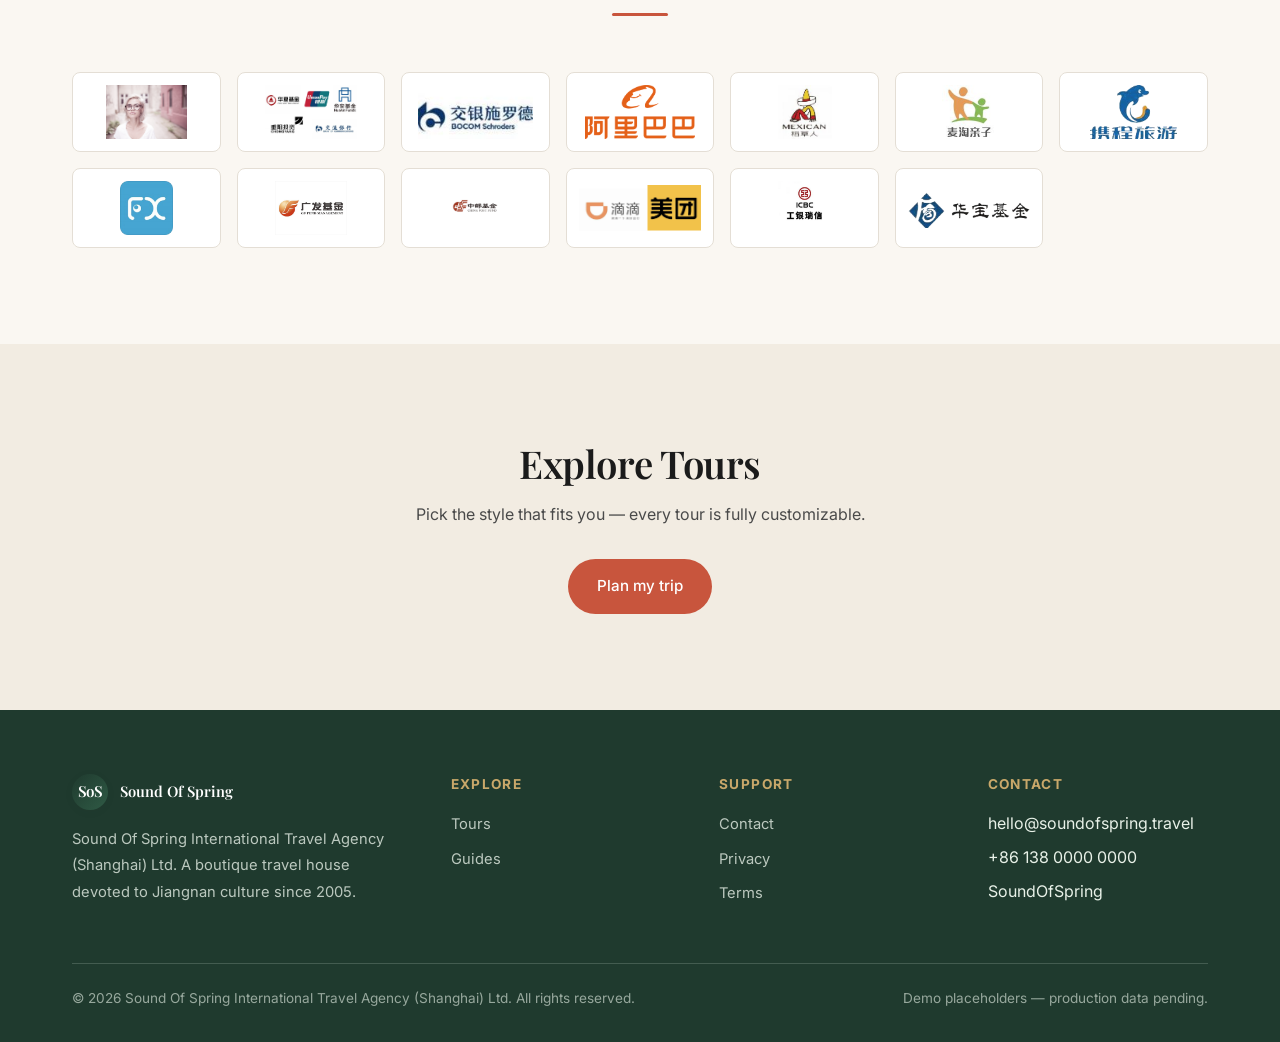
==== commit f8880299: "1" ====
--- a/index.html
+++ b/index.html
@@ -10,22 +10,22 @@
   <link rel="preconnect" href="https://fonts.googleapis.com">
   <link rel="preconnect" href="https://fonts.gstatic.com" crossorigin>
   <link rel="stylesheet" href="https://fonts.googleapis.com/css2?family=Inter:wght@400;500;600;700&family=Playfair+Display:ital,wght@0,400;0,600;0,700;1,400&display=swap">
-  <link rel="stylesheet" href="assets/css/reset.css">
-  <link rel="stylesheet" href="assets/css/style.css">
+  <link rel="stylesheet" href="/assets/css/reset.css">
+  <link rel="stylesheet" href="/assets/css/style.css">
 </head>
 <body data-page="home">
 
 <header class="site-header">
   <nav class="nav" aria-label="Primary">
-    <a href="index.html" class="brand" aria-label="Sound Of Spring">
+    <a href="/index.html" class="brand" aria-label="Sound Of Spring">
       <span class="brand-mark">SoS</span>
       <span>Sound Of Spring</span>
     </a>
     <div class="nav-tabs">
-      <a href="index.html" class="nav-tab" aria-current="page" data-i18n="nav.home">Company</a>
-      <a href="products.html" class="nav-tab" data-i18n="nav.products">Tours</a>
-      <a href="guides.html" class="nav-tab" data-i18n="nav.guides">Guides</a>
-      <a href="contact.html" class="nav-tab" data-i18n="nav.contact">Contact</a>
+      <a href="/index.html" class="nav-tab" aria-current="page" data-i18n="nav.home">Company</a>
+      <a href="/products.html" class="nav-tab" data-i18n="nav.products">Tours</a>
+      <a href="/guides.html" class="nav-tab" data-i18n="nav.guides">Guides</a>
+      <a href="/contact.html" class="nav-tab" data-i18n="nav.contact">Contact</a>
       <label class="lang-switch">
         <svg width="14" height="14" viewBox="0 0 24 24" fill="none" stroke="currentColor" stroke-width="1.6"><circle cx="12" cy="12" r="9"/><path d="M3 12h18M12 3a14 14 0 010 18M12 3a14 14 0 000 18"/></svg>
         <select data-lang-select aria-label="Language">
@@ -44,15 +44,28 @@
 <!-- HERO -->
 <section class="hero">
   <div class="hero-bg">
-    <img src="assets/images/hero-hangzhou-skyline.jpg" alt="" loading="eager" fetchpriority="high">
+    <img src="/assets/images/hero-hangzhou-skyline.jpg" alt="" loading="eager" fetchpriority="high">
   </div>
   <div class="hero-inner">
     <span class="hero-eyebrow" data-i18n="hero.eyebrow">Hangzhou · Since 2005</span>
     <h1 data-i18n="hero.title">Sound Of Spring</h1>
     <p class="hero-lead" data-i18n="hero.lead">A boutique travel house weaving Jiangnan culture into every journey.</p>
     <div class="hero-actions">
-      <a href="products.html" class="btn btn-primary" data-i18n="hero.cta.products">Explore Tours</a>
-      <a href="contact.html" class="btn btn-ghost" data-i18n="hero.cta.contact">Talk to Us</a>
+      <a href="/products.html" class="btn btn-primary" data-i18n="hero.cta.products">Explore Tours</a>
+      <a href="/contact.html" class="btn btn-ghost" data-i18n="hero.cta.contact">Talk to Us</a>
+    </div>
+
+    <div class="hero-inquiry">
+      <h3 data-i18n="inquiry.title">告诉我们你的诉求</h3>
+      <p class="inquiry-sub" data-i18n="inquiry.sub">留下联系方式，我们尽快与你联系</p>
+      <form id="inquiry-form" novalidate>
+        <div class="inquiry-row">
+          <input type="text" name="name" data-i18n-placeholder="inquiry.name" placeholder="姓名" required>
+          <input type="text" name="contact" data-i18n-placeholder="inquiry.contact" placeholder="联系方式（手机/微信/邮箱）" required>
+        </div>
+        <textarea name="message" rows="2" data-i18n-placeholder="inquiry.message" placeholder="请描述你的诉求" required></textarea>
+        <button type="submit" class="btn btn-accent" data-i18n="inquiry.submit">提交诉求</button>
+      </form>
     </div>
   </div>
 </section>
@@ -68,8 +81,8 @@
       <p data-i18n="about.p3">Our services span cultural tourism, scripted roleplay travel, productivity-boosting trips, and conferences & exhibitions.</p>
     </div>
     <div class="about-imgs reveal">
-      <img src="assets/images/about-tea-picker.jpg" alt="">
-      <img src="assets/images/about-poet-on-water.png" alt="">
+      <img src="/assets/images/about-tea-picker.jpg" alt="">
+      <img src="/assets/images/about-poet-on-water.png" alt="">
     </div>
   </div>
 </section>
@@ -147,19 +160,19 @@
       <div class="section-divider"></div>
     </div>
     <div class="client-wall">
-      <img src="assets/images/client-1.jpeg" alt="" loading="lazy">
-      <img src="assets/images/client-2.png" alt="" loading="lazy">
-      <img src="assets/images/client-3.jpeg" alt="" loading="lazy">
-      <img src="assets/images/client-4.png" alt="" loading="lazy">
-      <img src="assets/images/client-5.jpeg" alt="" loading="lazy">
-      <img src="assets/images/client-6.jpeg" alt="" loading="lazy">
-      <img src="assets/images/client-7.png" alt="" loading="lazy">
-      <img src="assets/images/client-8.png" alt="" loading="lazy">
-      <img src="assets/images/client-9.jpeg" alt="" loading="lazy">
-      <img src="assets/images/client-10.jpeg" alt="" loading="lazy">
-      <img src="assets/images/client-11.png" alt="" loading="lazy">
-      <img src="assets/images/client-12.jpeg" alt="" loading="lazy">
-      <img src="assets/images/client-13.png" alt="" loading="lazy">
+      <img src="/assets/images/client-1.jpeg" alt="" loading="lazy">
+      <img src="/assets/images/client-2.png" alt="" loading="lazy">
+      <img src="/assets/images/client-3.jpeg" alt="" loading="lazy">
+      <img src="/assets/images/client-4.png" alt="" loading="lazy">
+      <img src="/assets/images/client-5.jpeg" alt="" loading="lazy">
+      <img src="/assets/images/client-6.jpeg" alt="" loading="lazy">
+      <img src="/assets/images/client-7.png" alt="" loading="lazy">
+      <img src="/assets/images/client-8.png" alt="" loading="lazy">
+      <img src="/assets/images/client-9.jpeg" alt="" loading="lazy">
+      <img src="/assets/images/client-10.jpeg" alt="" loading="lazy">
+      <img src="/assets/images/client-11.png" alt="" loading="lazy">
+      <img src="/assets/images/client-12.jpeg" alt="" loading="lazy">
+      <img src="/assets/images/client-13.png" alt="" loading="lazy">
     </div>
   </div>
 </section>
@@ -169,7 +182,7 @@
   <div class="container text-center">
     <h2 data-i18n="hero.cta.products" style="margin-bottom: 16px;">Explore Tours</h2>
     <p data-i18n="products.subtitle" style="max-width: 600px; margin: 0 auto 32px;">Pick the style that fits you — every tour is fully customizable.</p>
-    <a href="products.html" class="btn btn-accent" data-i18n="pc.custom.cta">Plan my trip</a>
+    <a href="/products.html" class="btn btn-accent" data-i18n="pc.custom.cta">Plan my trip</a>
   </div>
 </section>
 
@@ -178,7 +191,7 @@
   <div class="container">
     <div class="footer-grid">
       <div>
-        <a href="index.html" class="brand" style="color: #fff;">
+        <a href="/index.html" class="brand" style="color: #fff;">
           <span class="brand-mark">SoS</span>
           <span data-i18n="hero.title">Sound Of Spring</span>
         </a>
@@ -187,14 +200,14 @@
       <div>
         <h4 data-i18n="footer.explore">Explore</h4>
         <ul>
-          <li><a href="products.html" data-i18n="nav.products">Tours</a></li>
-          <li><a href="guides.html" data-i18n="nav.guides">Guides</a></li>
+          <li><a href="/products.html" data-i18n="nav.products">Tours</a></li>
+          <li><a href="/guides.html" data-i18n="nav.guides">Guides</a></li>
         </ul>
       </div>
       <div>
         <h4 data-i18n="footer.support">Support</h4>
         <ul>
-          <li><a href="contact.html" data-i18n="nav.contact">Contact</a></li>
+          <li><a href="/contact.html" data-i18n="nav.contact">Contact</a></li>
           <li><a href="#" data-i18n="footer.privacy">Privacy</a></li>
           <li><a href="#" data-i18n="footer.terms">Terms</a></li>
         </ul>
@@ -215,7 +228,9 @@
   </div>
 </footer>
 
-<script src="assets/js/i18n.js"></script>
-<script src="assets/js/main.js"></script>
+<script src="/assets/js/config.js"></script>
+<script src="/assets/js/i18n.js"></script>
+<script src="/assets/js/main.js"></script>
+<script src="/assets/js/forms.js"></script>
 </body>
 </html>
--- a/assets/css/style.css
+++ b/assets/css/style.css
@@ -160,6 +160,32 @@
 .hero-actions { display: flex; gap: 16px; justify-content: center; flex-wrap: wrap; }
 .hero-actions .btn-ghost { color: #fff; border-color: rgba(255,255,255,.6); }
 .hero-actions .btn-ghost:hover { background: #fff; color: var(--primary); border-color: #fff; }
+
+/* Hero 诉求收集表单 */
+.hero-inquiry {
+  margin-top: 40px;
+  max-width: 560px;
+  margin-left: auto;
+  margin-right: auto;
+  background: rgba(255,255,255,.12);
+  backdrop-filter: blur(10px);
+  -webkit-backdrop-filter: blur(10px);
+  border: 1px solid rgba(255,255,255,.25);
+  border-radius: 16px;
+  padding: 24px;
+  text-align: left;
+}
+.hero-inquiry h3 { color: #fff; font-family: var(--font-sans); font-size: 1.05rem; margin-bottom: 4px; }
+.inquiry-sub { color: rgba(255,255,255,.85); font-size: .85rem; margin-bottom: 16px; }
+.inquiry-row { display: grid; grid-template-columns: 1fr 1fr; gap: 10px; margin-bottom: 10px; }
+.hero-inquiry input, .hero-inquiry textarea {
+  width: 100%; padding: 11px 14px; border-radius: 8px;
+  border: 1px solid rgba(255,255,255,.3); background: rgba(255,255,255,.95);
+  font-size: .92rem; color: var(--ink);
+}
+.hero-inquiry textarea { resize: vertical; min-height: 56px; margin-bottom: 12px; }
+.hero-inquiry .btn { width: 100%; justify-content: center; }
+@media (max-width: 560px) { .inquiry-row { grid-template-columns: 1fr; } }
 
 /* ===== Section ===== */
 .section { padding: 96px 0; }
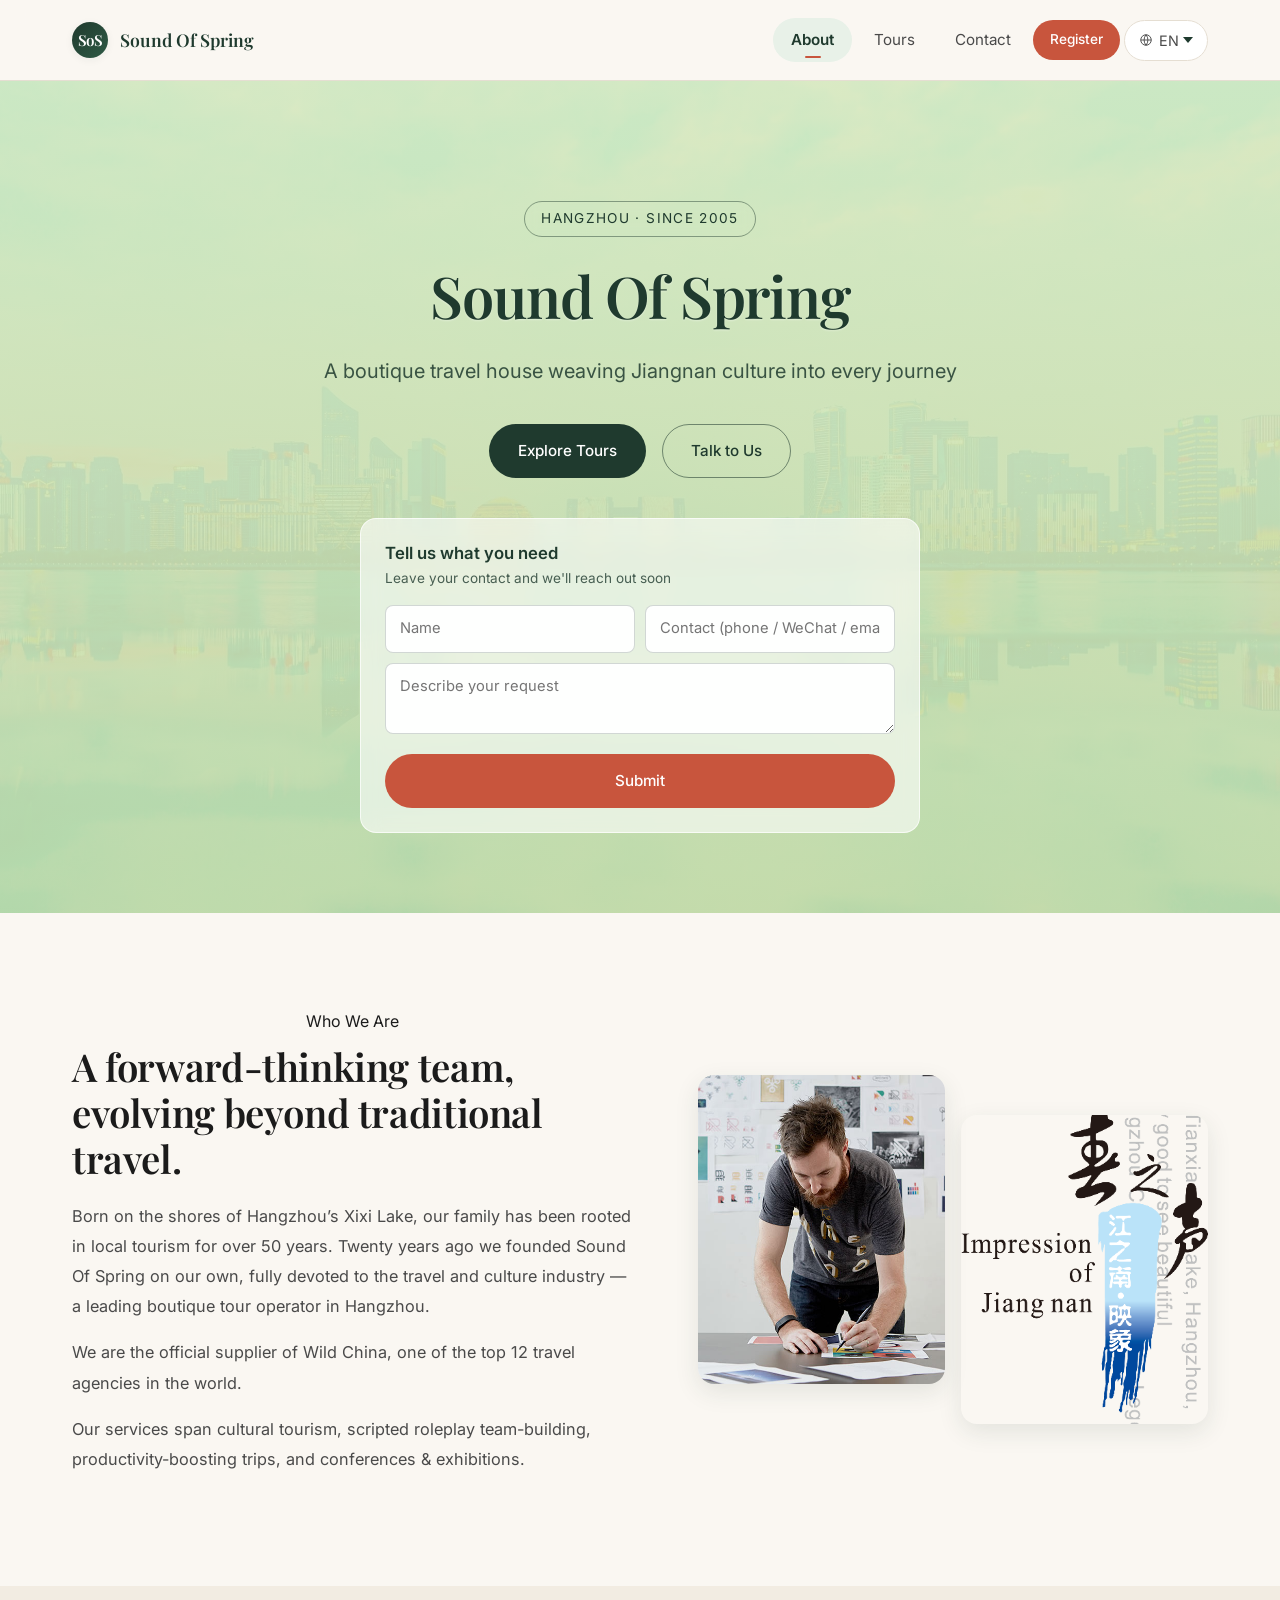
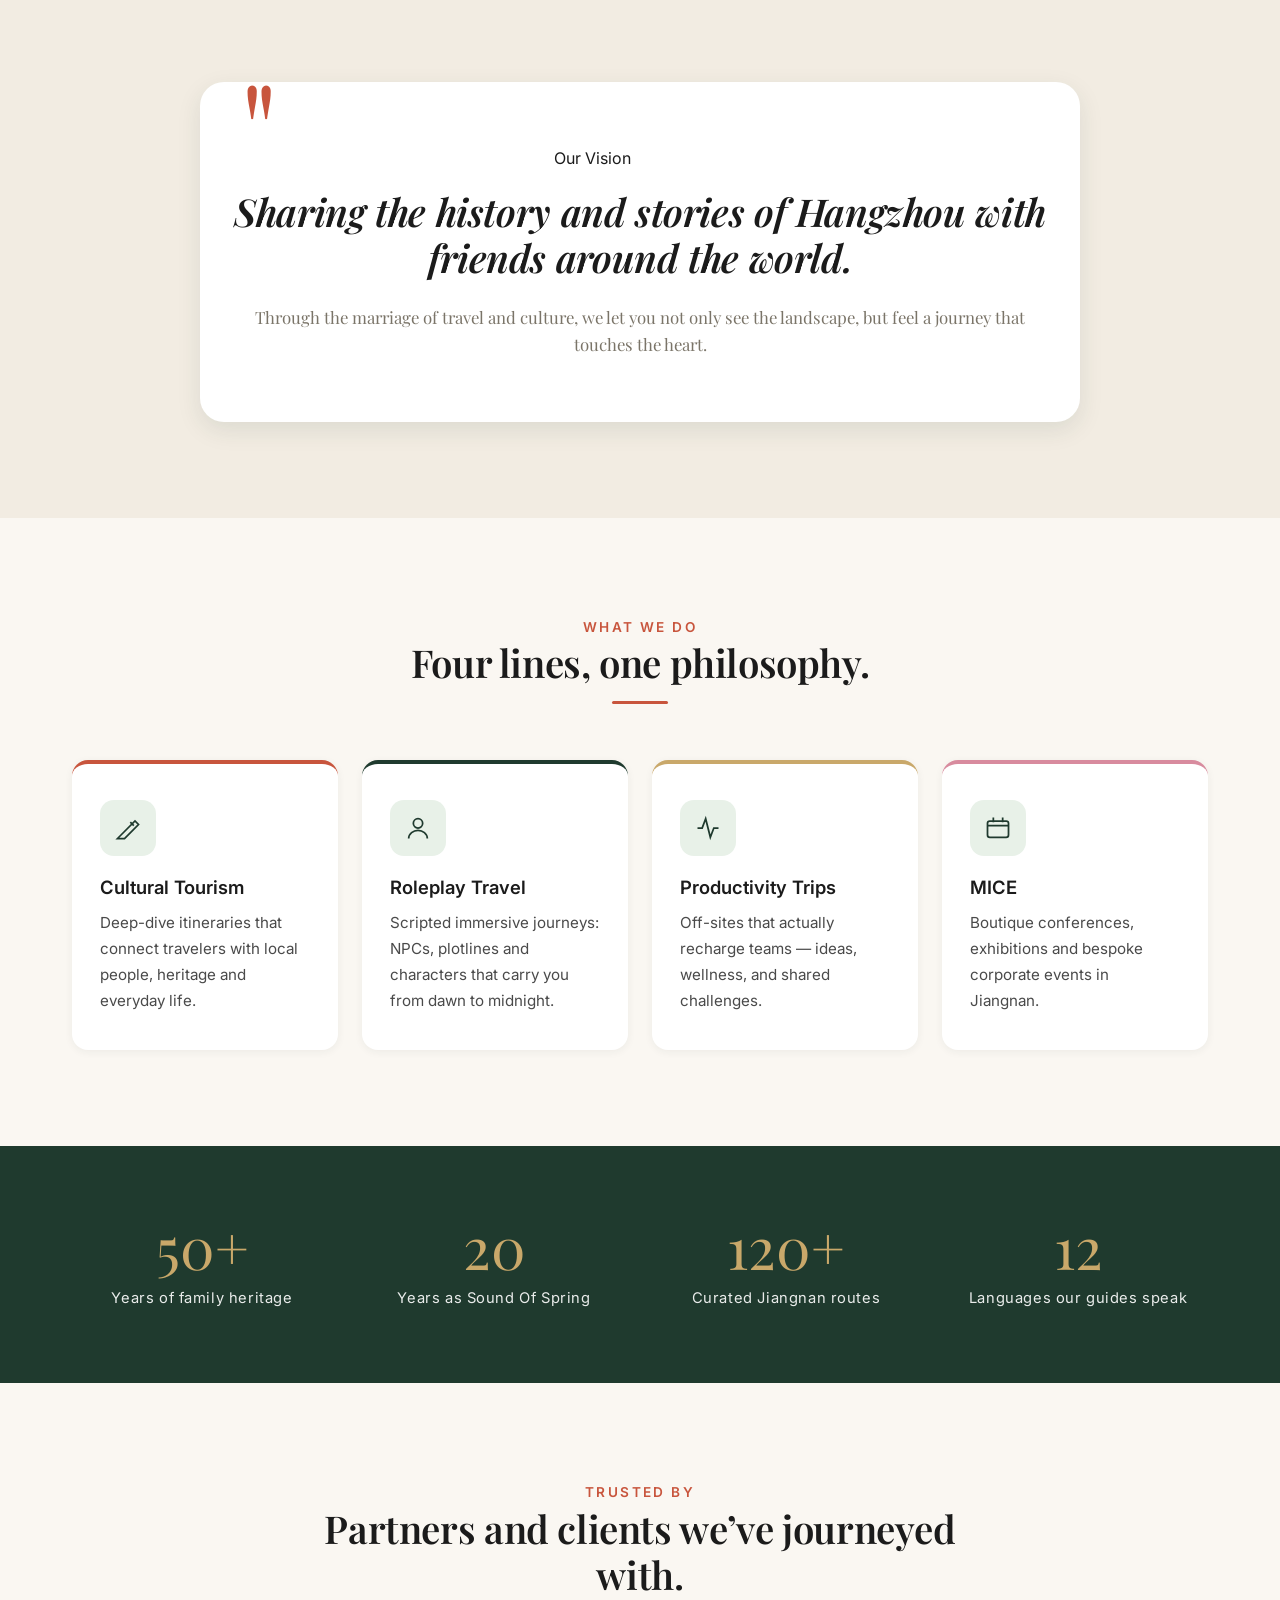
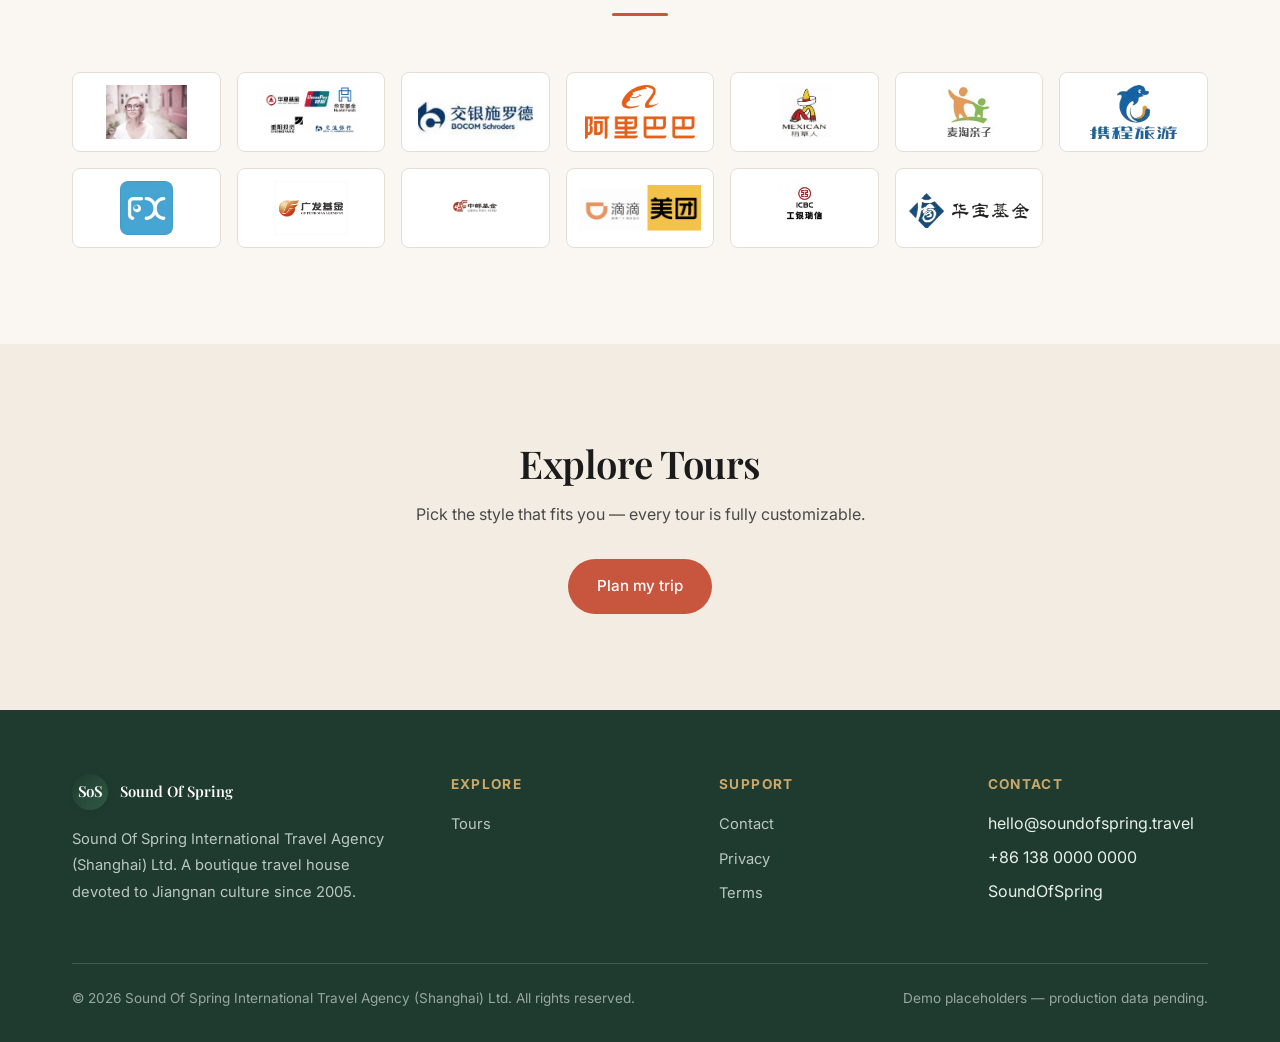
==== commit b8abfd32: "1" ====
--- a/index.html
+++ b/index.html
@@ -11,7 +11,7 @@
   <link rel="preconnect" href="https://fonts.gstatic.com" crossorigin>
   <link rel="stylesheet" href="https://fonts.googleapis.com/css2?family=Inter:wght@400;500;600;700&family=Playfair+Display:ital,wght@0,400;0,600;0,700;1,400&display=swap">
   <link rel="stylesheet" href="/assets/css/reset.css">
-  <link rel="stylesheet" href="/assets/css/style.css">
+  <link rel="stylesheet" href="/assets/css/style.css?v=20260924c">
 </head>
 <body data-page="home">
 
@@ -24,8 +24,8 @@
     <div class="nav-tabs">
       <a href="/index.html" class="nav-tab" aria-current="page" data-i18n="nav.home">Company</a>
       <a href="/products.html" class="nav-tab" data-i18n="nav.products">Tours</a>
-      <a href="/guides.html" class="nav-tab" data-i18n="nav.guides">Guides</a>
       <a href="/contact.html" class="nav-tab" data-i18n="nav.contact">Contact</a>
+      <button class="btn btn-accent nav-register" data-register data-i18n="nav.register">报名</button>
       <label class="lang-switch">
         <svg width="14" height="14" viewBox="0 0 24 24" fill="none" stroke="currentColor" stroke-width="1.6"><circle cx="12" cy="12" r="9"/><path d="M3 12h18M12 3a14 14 0 010 18M12 3a14 14 0 000 18"/></svg>
         <select data-lang-select aria-label="Language">
@@ -201,7 +201,6 @@
         <h4 data-i18n="footer.explore">Explore</h4>
         <ul>
           <li><a href="/products.html" data-i18n="nav.products">Tours</a></li>
-          <li><a href="/guides.html" data-i18n="nav.guides">Guides</a></li>
         </ul>
       </div>
       <div>
@@ -228,9 +227,10 @@
   </div>
 </footer>
 
-<script src="/assets/js/config.js"></script>
-<script src="/assets/js/i18n.js"></script>
-<script src="/assets/js/main.js"></script>
-<script src="/assets/js/forms.js"></script>
+<script src="/assets/js/config.js?v=20260924c"></script>
+<script src="/assets/js/i18n.js?v=20260924c"></script>
+<script src="/assets/js/main.js?v=20260924c"></script>
+<script src="/assets/js/registration.js?v=20260924c"></script>
+<script src="/assets/js/forms.js?v=20260924c"></script>
 </body>
 </html>
--- a/assets/css/style.css
+++ b/assets/css/style.css
@@ -151,15 +151,15 @@
 .hero-bg img { width: 100%; height: 100%; object-fit: cover; }
 .hero-bg::after {
   content: ''; position: absolute; inset: 0;
-  background: linear-gradient(180deg, rgba(20,20,20,.25) 0%, rgba(20,20,20,.45) 100%);
-}
-.hero-inner { position: relative; z-index: 1; text-align: center; color: #fff; padding: 120px 24px 80px; max-width: 900px; }
-.hero-eyebrow { display: inline-block; padding: 6px 16px; border: 1px solid rgba(255,255,255,.5); border-radius: var(--radius-btn); font-size: 0.85rem; letter-spacing: 0.1em; text-transform: uppercase; backdrop-filter: blur(6px); margin-bottom: 24px; }
-.hero h1 { color: #fff; margin-bottom: 24px; text-shadow: 0 2px 12px rgba(0,0,0,.2); }
-.hero-lead { font-size: clamp(1.05rem, 1.6vw, 1.25rem); color: rgba(255,255,255,.92); max-width: 640px; margin: 0 auto 36px; line-height: 1.7; }
+  background: linear-gradient(180deg, rgba(216,236,196,.94) 0%, rgba(198,224,170,.90) 100%);
+}
+.hero-inner { position: relative; z-index: 1; text-align: center; color: var(--primary); padding: 120px 24px 80px; max-width: 900px; }
+.hero-eyebrow { display: inline-block; padding: 6px 16px; border: 1px solid rgba(31,58,46,.45); border-radius: var(--radius-btn); font-size: 0.85rem; letter-spacing: 0.1em; text-transform: uppercase; backdrop-filter: blur(6px); margin-bottom: 24px; color: var(--primary); }
+.hero h1 { color: var(--primary); margin-bottom: 24px; text-shadow: 0 1px 2px rgba(255,255,255,.4); }
+.hero-lead { font-size: clamp(1.05rem, 1.6vw, 1.25rem); color: rgba(31,58,46,.85); max-width: 640px; margin: 0 auto 36px; line-height: 1.7; }
 .hero-actions { display: flex; gap: 16px; justify-content: center; flex-wrap: wrap; }
-.hero-actions .btn-ghost { color: #fff; border-color: rgba(255,255,255,.6); }
-.hero-actions .btn-ghost:hover { background: #fff; color: var(--primary); border-color: #fff; }
+.hero-actions .btn-ghost { color: var(--primary); border-color: rgba(31,58,46,.55); }
+.hero-actions .btn-ghost:hover { background: var(--primary); color: #fff; border-color: var(--primary); }
 
 /* Hero 诉求收集表单 */
 .hero-inquiry {
@@ -167,20 +167,20 @@
   max-width: 560px;
   margin-left: auto;
   margin-right: auto;
-  background: rgba(255,255,255,.12);
+  background: rgba(255,255,255,.6);
   backdrop-filter: blur(10px);
   -webkit-backdrop-filter: blur(10px);
-  border: 1px solid rgba(255,255,255,.25);
+  border: 1px solid rgba(255,255,255,.7);
   border-radius: 16px;
   padding: 24px;
   text-align: left;
 }
-.hero-inquiry h3 { color: #fff; font-family: var(--font-sans); font-size: 1.05rem; margin-bottom: 4px; }
-.inquiry-sub { color: rgba(255,255,255,.85); font-size: .85rem; margin-bottom: 16px; }
+.hero-inquiry h3 { color: var(--primary); font-family: var(--font-sans); font-size: 1.05rem; margin-bottom: 4px; }
+.inquiry-sub { color: rgba(31,58,46,.8); font-size: .85rem; margin-bottom: 16px; }
 .inquiry-row { display: grid; grid-template-columns: 1fr 1fr; gap: 10px; margin-bottom: 10px; }
 .hero-inquiry input, .hero-inquiry textarea {
   width: 100%; padding: 11px 14px; border-radius: 8px;
-  border: 1px solid rgba(255,255,255,.3); background: rgba(255,255,255,.95);
+  border: 1px solid rgba(31,58,46,.2); background: rgba(255,255,255,.95);
   font-size: .92rem; color: var(--ink);
 }
 .hero-inquiry textarea { resize: vertical; min-height: 56px; margin-bottom: 12px; }
@@ -343,6 +343,15 @@
 .toast.show { opacity: 1; transform: translateX(-50%) translateY(0); }
 
 /* ===== Guides ===== */
+.guide-cat {
+  font-family: var(--font-serif);
+  font-size: 1.35rem;
+  margin: 48px 0 20px;
+  padding-bottom: 8px;
+  border-bottom: 2px solid var(--bg-tint);
+  color: var(--primary);
+}
+.guide-cat:first-of-type { margin-top: 8px; }
 .guide-grid { display: grid; grid-template-columns: repeat(3, 1fr); gap: 28px; }
 .guide-card { background: var(--surface); border-radius: var(--radius-card); overflow: hidden; box-shadow: var(--shadow-sm); transition: all 0.3s var(--ease); }
 .guide-card:hover { transform: translateY(-4px); box-shadow: var(--shadow-md); }
@@ -386,4 +395,64 @@
 .mt-2 { margin-top: 16px; } .mt-4 { margin-top: 32px; }
 .mb-2 { margin-bottom: 16px; } .mb-4 { margin-bottom: 32px; }
 .fade-in { animation: fadeUp 0.6s var(--ease); }
-@keyframes fadeUp { from { opacity: 0; transform: translateY(12px); } to { opacity: 1; transform: translateY(0); } }+@keyframes fadeUp { from { opacity: 0; transform: translateY(12px); } to { opacity: 1; transform: translateY(0); } }
+/* ===== Tours: product-card colors for new product keys ===== */
+.product-card[data-key="biz"]  { border-top-color: #2563EB; }
+.product-card[data-key="scn"]  { border-top-color: #0E9F8A; }
+.product-card[data-key="food"] { border-top-color: #D97706; }
+.product-card[data-key="biz"] .product-card-tag  { background: #E8F0FE; color: #1D4ED8; }
+.product-card[data-key="scn"] .product-card-tag  { background: #E0F5F1; color: #0B7C6D; }
+.product-card[data-key="food"] .product-card-tag { background: #FBEEDA; color: #92400E; }
+
+/* ===== Experience item cards (product detail pages) ===== */
+.exp-grid { display: grid; grid-template-columns: repeat(2, 1fr); gap: 24px; margin-top: 8px; }
+.exp-card { background: var(--surface); border-radius: var(--radius-card); overflow: hidden; box-shadow: var(--shadow-sm); display: flex; flex-direction: column; transition: transform 0.3s var(--ease), box-shadow 0.3s var(--ease); }
+.exp-card:hover { transform: translateY(-4px); box-shadow: var(--shadow-lg); }
+.exp-card-img { aspect-ratio: 16/9; overflow: hidden; }
+.exp-card-img img { width: 100%; height: 100%; object-fit: cover; transition: transform 0.4s var(--ease); }
+.exp-card:hover .exp-card-img img { transform: scale(1.05); }
+.exp-card-body { padding: 20px 22px 24px; }
+.exp-num { display: inline-block; font-family: var(--font-serif); font-size: 1.05rem; color: var(--accent); margin-bottom: 6px; letter-spacing: 0.08em; }
+.exp-card h4 { font-family: var(--font-sans); font-size: 1.12rem; margin-bottom: 8px; color: var(--ink); }
+.exp-card p { font-size: 0.95rem; color: var(--ink-muted); }
+@media (max-width: 900px) { .exp-grid { grid-template-columns: 1fr; } }
+
+/* ===== 报名登记弹窗 ===== */
+.reg-modal { position: fixed; inset: 0; z-index: 1000; display: none; align-items: center; justify-content: center; padding: 24px; }
+.reg-modal.open { display: flex; }
+.reg-overlay { position: absolute; inset: 0; background: rgba(18, 30, 25, .6); }
+.reg-dialog { position: relative; width: 100%; max-width: 720px; max-height: 88vh; background: #fff; border-radius: 18px; box-shadow: 0 30px 80px rgba(0,0,0,.28); display: flex; flex-direction: column; overflow: hidden; animation: regIn .25s var(--ease); }
+@keyframes regIn { from { opacity: 0; transform: translateY(16px); } to { opacity: 1; transform: translateY(0); } }
+.reg-close { position: absolute; top: 14px; right: 16px; z-index: 2; width: 36px; height: 36px; border-radius: 50%; border: none; background: rgba(31,58,46,.08); color: var(--primary); font-size: 1.4rem; line-height: 1; cursor: pointer; transition: background .2s var(--ease); }
+.reg-close:hover { background: rgba(31,58,46,.16); }
+.reg-head { padding: 24px 28px 16px; border-bottom: 1px solid var(--border, #eee); }
+.reg-head h2 { font-family: var(--font-sans); font-size: 1.25rem; color: var(--primary); margin-bottom: 6px; }
+.reg-tip { font-size: .82rem; color: var(--accent); line-height: 1.5; }
+.reg-form { display: flex; flex-direction: column; flex: 1; min-height: 0; }
+.reg-scroll { overflow-y: auto; padding: 8px 28px 8px; flex: 1; min-height: 0; }
+.reg-section { padding: 18px 0; border-bottom: 1px solid #f0f0f0; }
+.reg-section:last-child { border-bottom: none; }
+.reg-section h3 { font-family: var(--font-sans); font-size: .95rem; color: var(--primary); margin-bottom: 14px; letter-spacing: .02em; }
+.reg-grid { display: grid; grid-template-columns: 1fr 1fr; gap: 12px 16px; }
+.reg-field { display: flex; flex-direction: column; }
+.reg-field.reg-wide { grid-column: 1 / -1; }
+.reg-field label { font-size: .82rem; color: var(--ink-soft); margin-bottom: 5px; }
+.reg-field .req { color: var(--accent); margin-left: 2px; }
+.reg-field input { width: 100%; padding: 10px 12px; border: 1px solid #e2e6e2; border-radius: 8px; font-size: .9rem; color: var(--ink); background: #fff; }
+.reg-field input:focus { border-color: var(--primary); outline: none; box-shadow: 0 0 0 3px rgba(31,58,46,.08); }
+.reg-field input.invalid { border-color: var(--accent); }
+.reg-options { display: flex; flex-wrap: wrap; gap: 8px; }
+.reg-options label { display: inline-flex; align-items: center; gap: 6px; padding: 6px 12px; border: 1px solid #e2e6e2; border-radius: 20px; font-size: .85rem; color: var(--ink); cursor: pointer; white-space: nowrap; transition: all .15s var(--ease); }
+.reg-options label:hover { border-color: var(--primary); }
+.reg-options input { accent-color: var(--primary); }
+.reg-compliance { display: flex; flex-direction: column; gap: 10px; }
+.reg-compliance label { display: flex; gap: 10px; align-items: flex-start; font-size: .85rem; line-height: 1.6; color: var(--ink-soft); padding: 12px 14px; background: #fafbfa; border: 1px solid #eee; border-radius: 10px; cursor: pointer; }
+.reg-compliance input { margin-top: 3px; accent-color: var(--primary); flex-shrink: 0; }
+.reg-compliance label.invalid { border-color: var(--accent); background: #fff6f4; }
+.reg-actions { padding: 16px 28px 24px; border-top: 1px solid #f0f0f0; }
+.reg-actions .btn { width: 100%; justify-content: center; }
+@media (max-width: 600px) { .reg-grid { grid-template-columns: 1fr; } .reg-head { padding: 20px 20px 14px; } .reg-scroll { padding: 4px 20px; } .reg-actions { padding: 14px 20px 20px; } }
+
+/* 导航里的报名按钮 */
+.nav-register { padding: 8px 16px; font-size: .85rem; }
+@media (max-width: 720px) { .nav-register { display: none; } }
